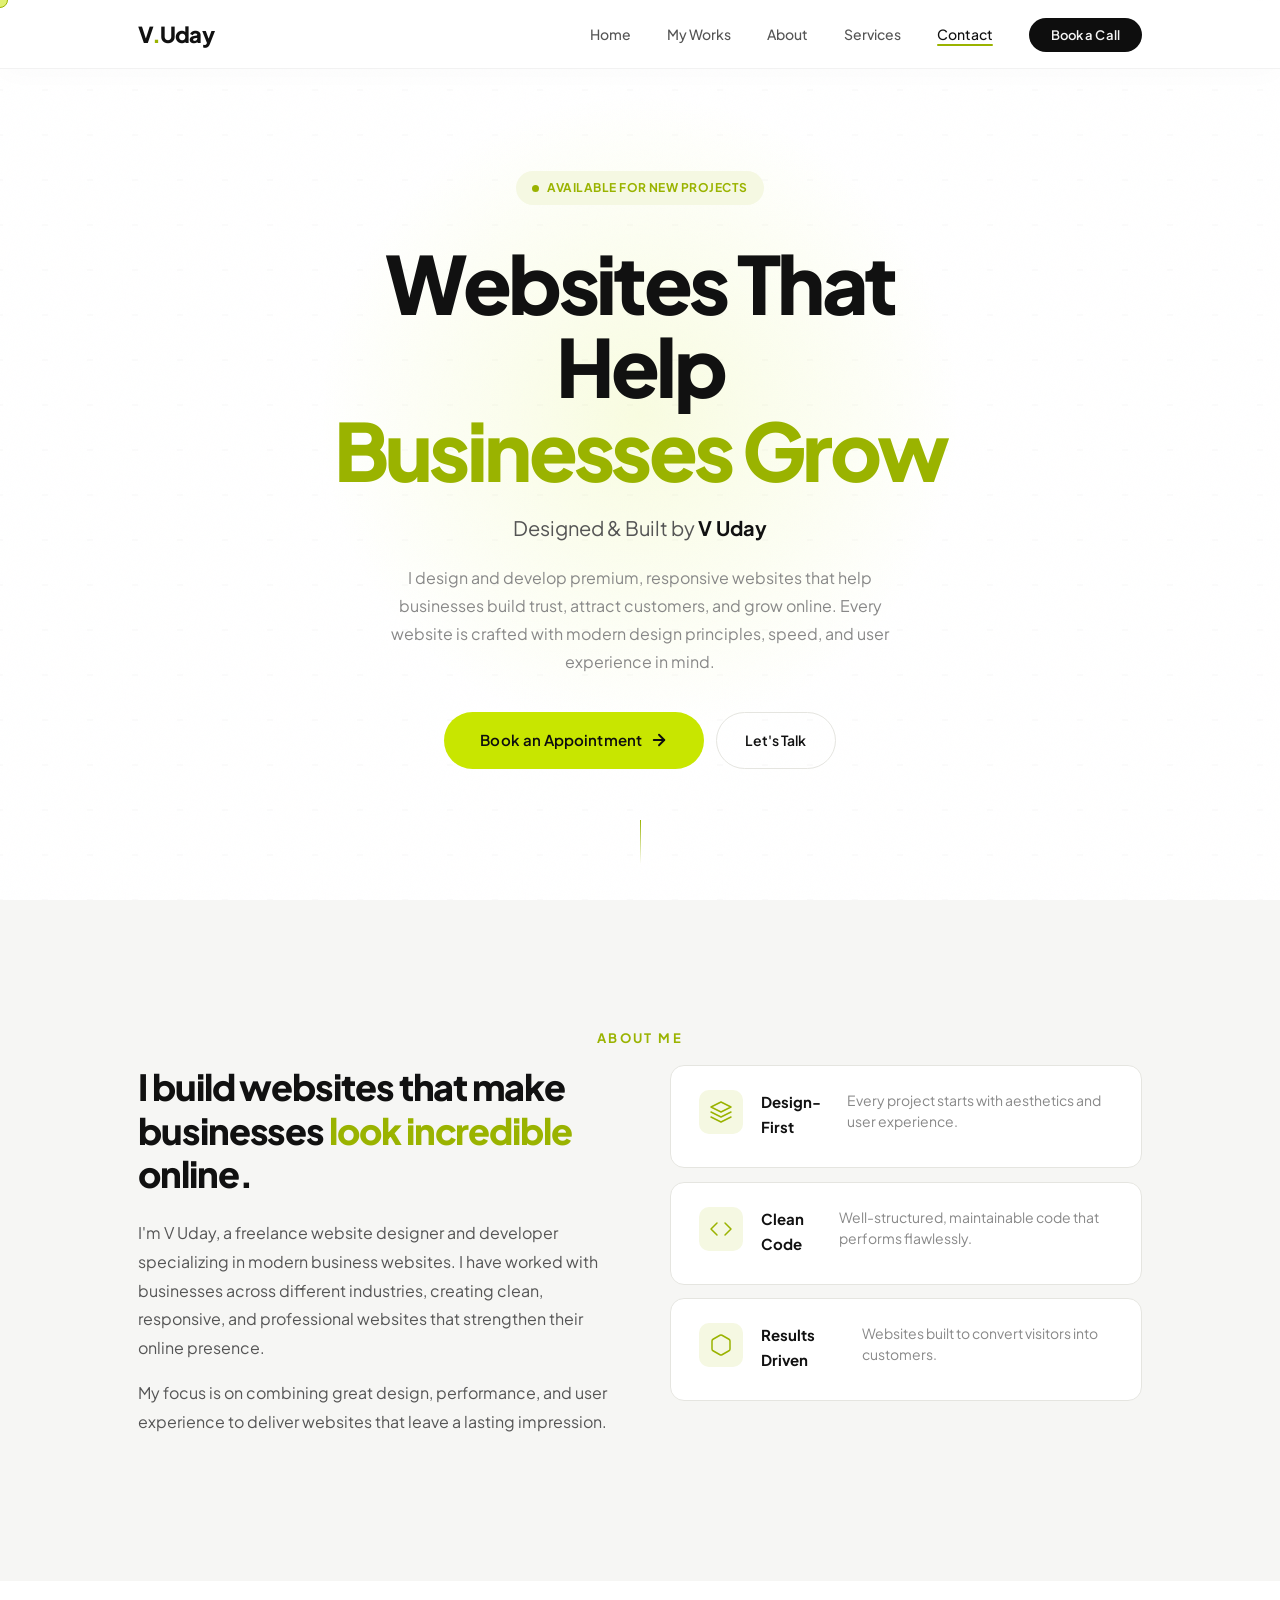
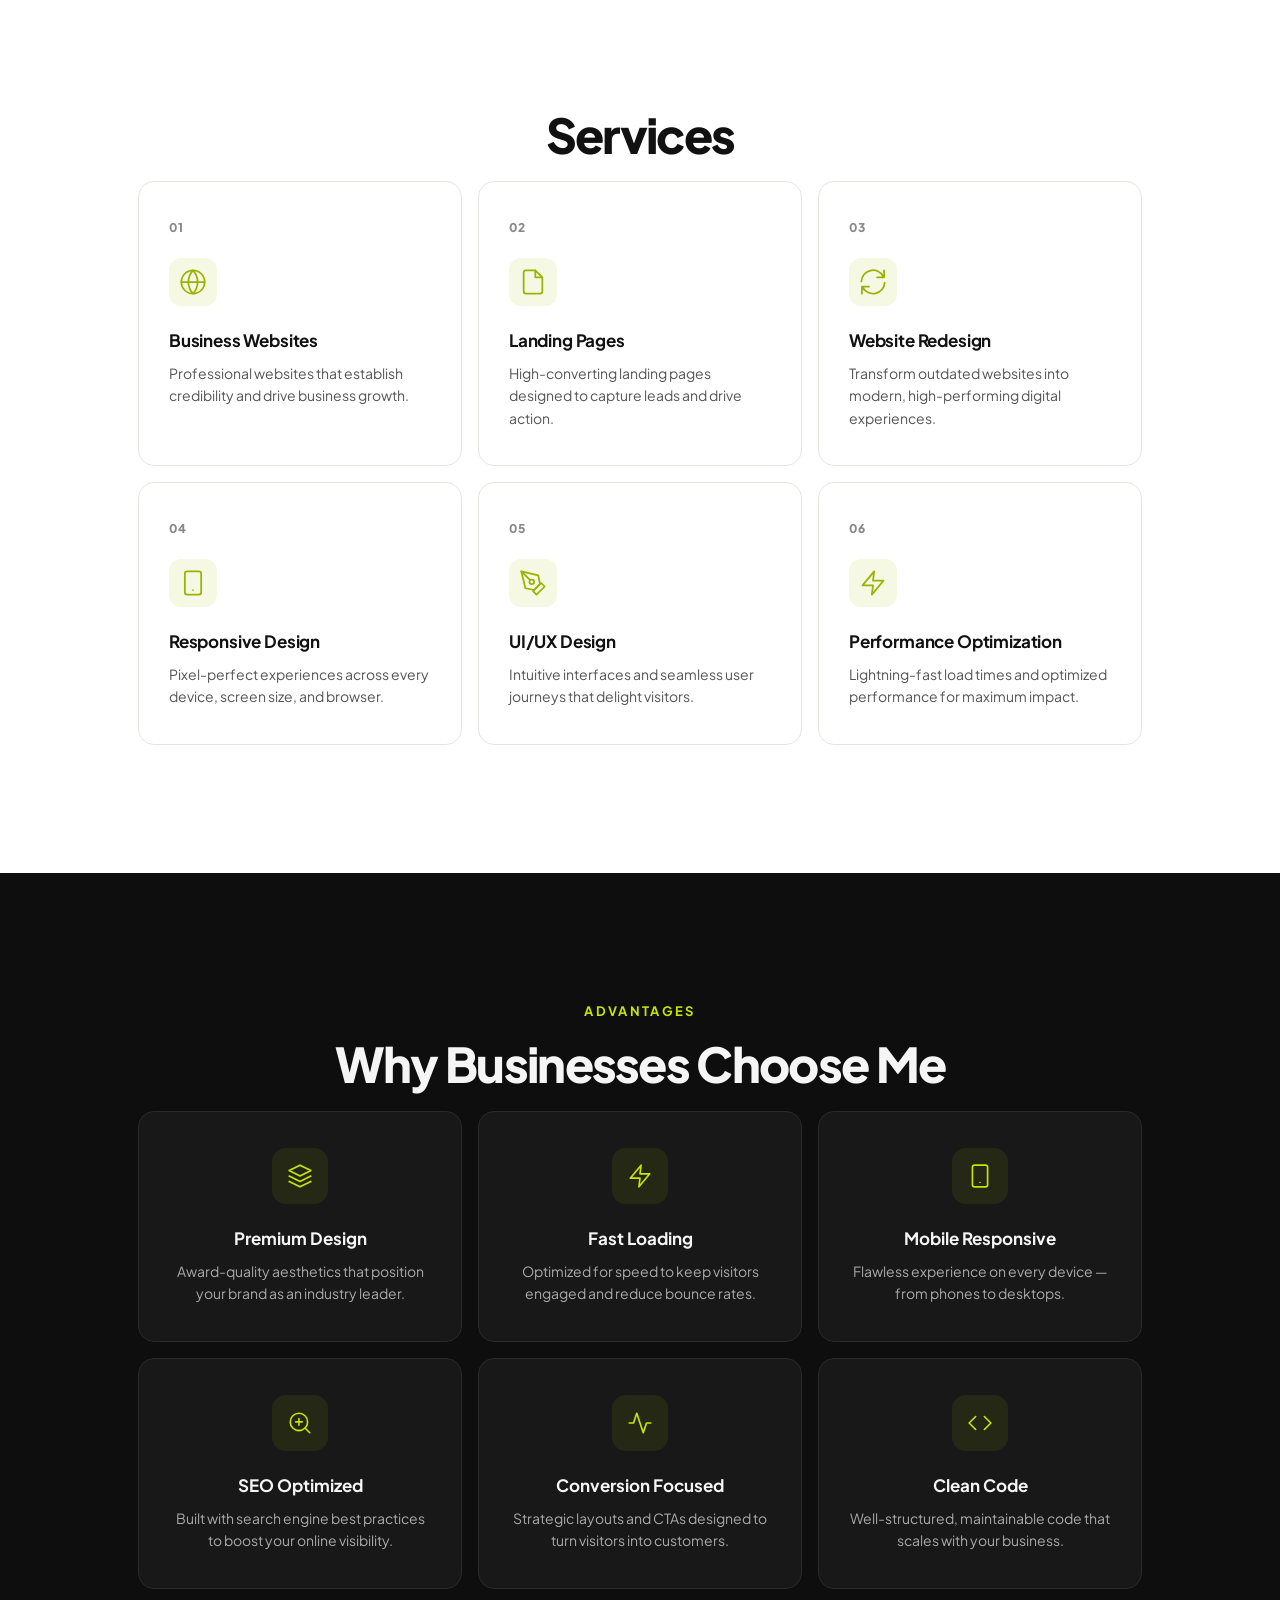
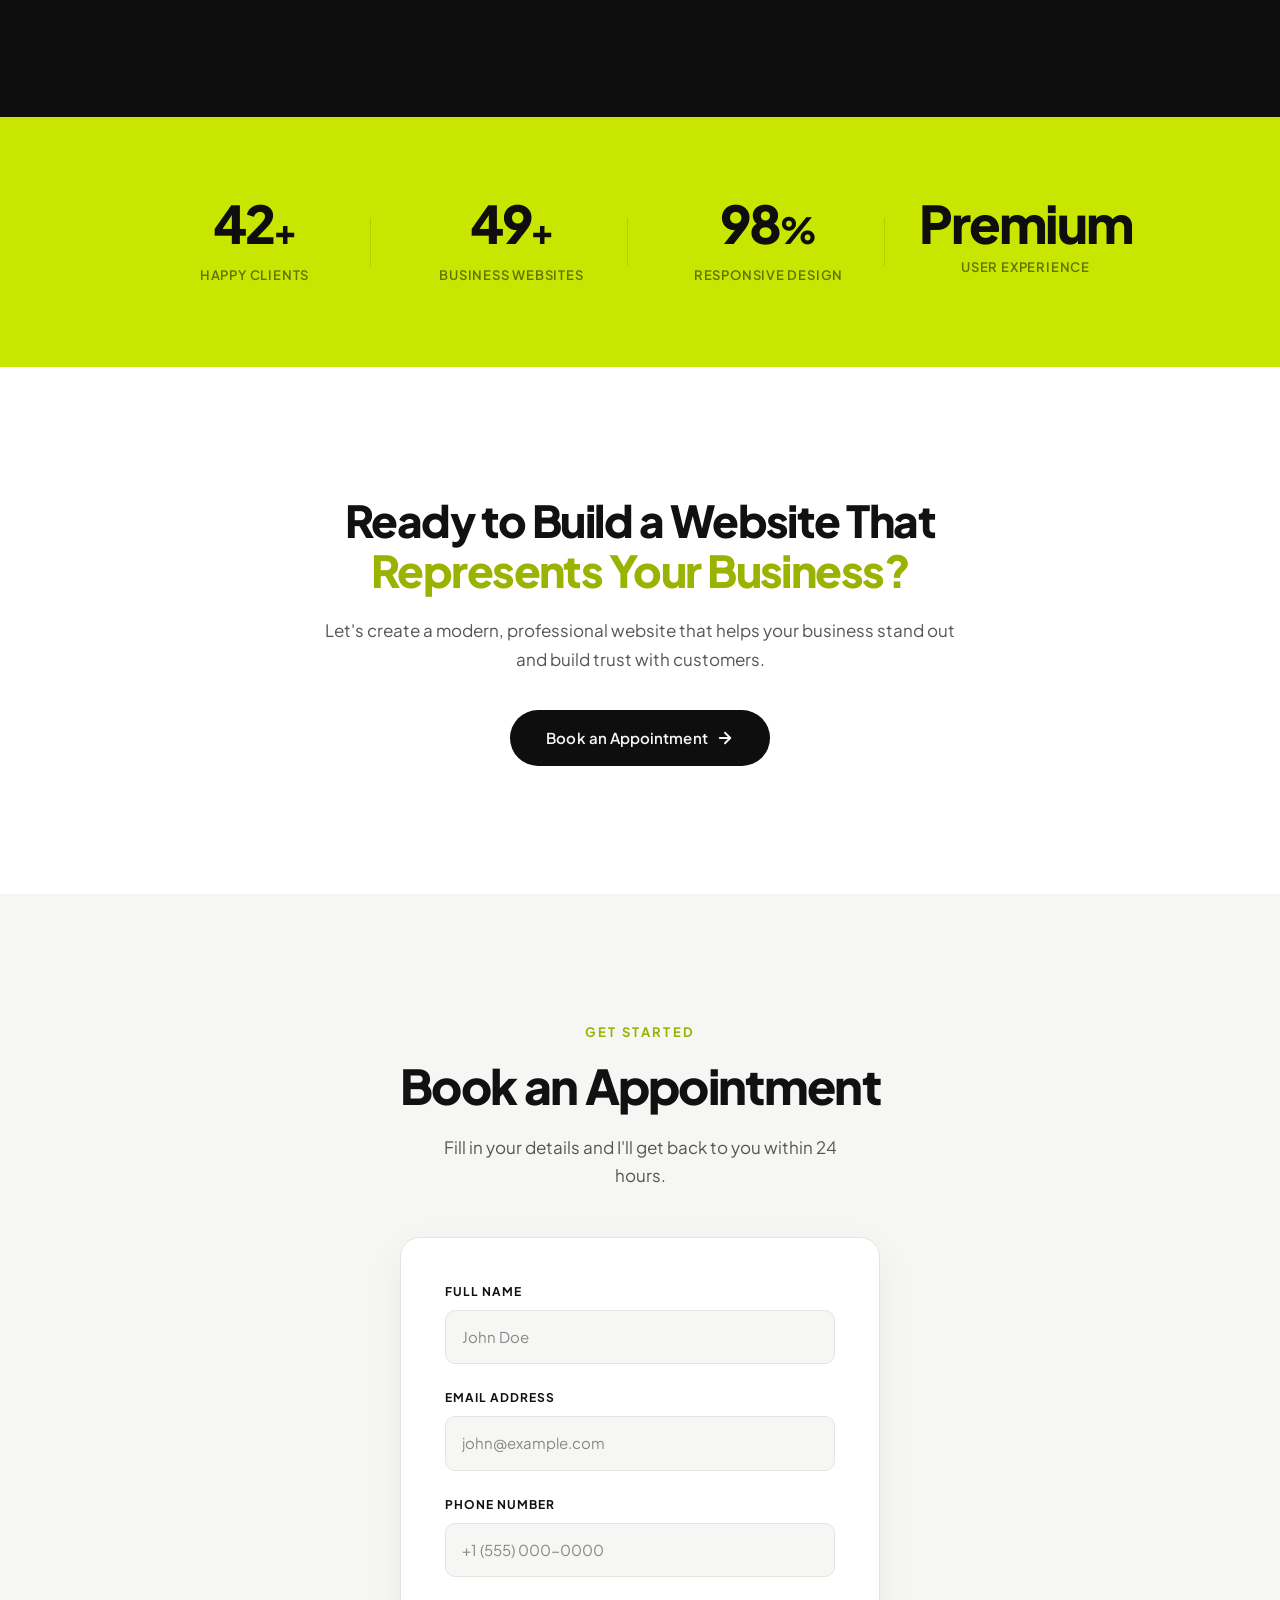
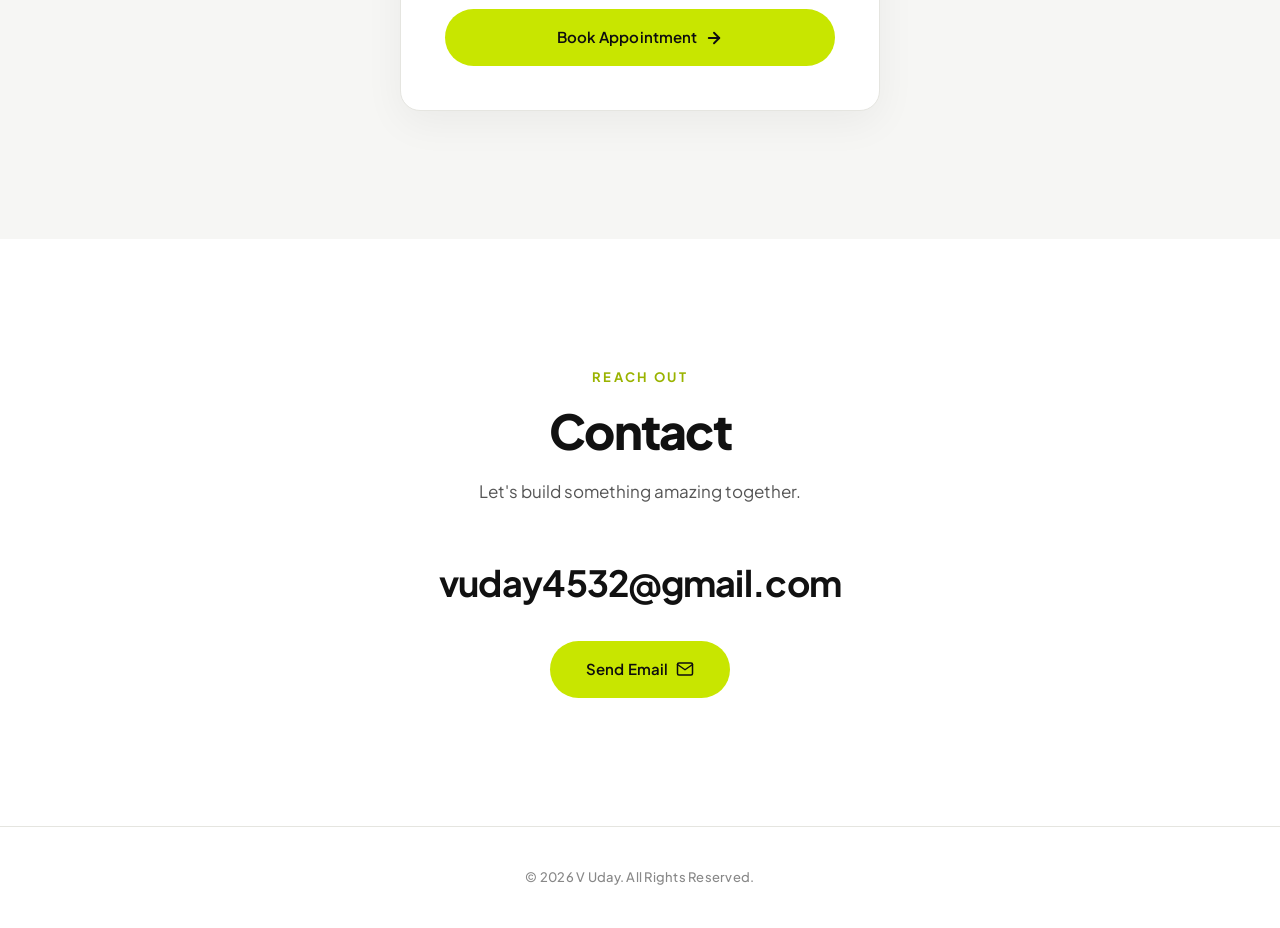
==== index.html @ 964fa994 "Add files via upload" ====
<!DOCTYPE html>
<html lang="en">
<head>
  <meta charset="UTF-8" />
  <meta name="viewport" content="width=device-width, initial-scale=1.0" />
  <title>V Uday — Premium Website Designer & Developer for Businesses</title>
  <meta name="description" content="V Uday designs and develops premium, responsive websites that help businesses build trust, attract customers, and grow online. 43+ happy clients served." />
  <meta name="keywords" content="website designer, web developer, business websites, responsive design, freelance designer, V Uday" />
  <meta name="author" content="V Uday" />
  <meta property="og:title" content="V Uday — Premium Website Designer & Developer" />
  <meta property="og:description" content="Premium, responsive websites that help businesses build trust, attract customers, and grow online." />
  <meta property="og:type" content="website" />
  <meta name="twitter:card" content="summary_large_image" />
  <link rel="preconnect" href="https://fonts.googleapis.com" />
  <link rel="preconnect" href="https://fonts.gstatic.com" crossorigin />
  <link href="https://fonts.googleapis.com/css2?family=Plus+Jakarta+Sans:wght@300;400;500;600;700;800&display=swap" rel="stylesheet" />
  <link rel="stylesheet" href="style.css" />
</head>
<body>
  <!-- ═══════════════════ NAVIGATION ═══════════════════ -->
  <nav class="navbar" id="navbar" role="navigation" aria-label="Main navigation">
    <div class="nav-container">
      <a href="#" class="nav-logo" aria-label="V Uday Home">V<span class="logo-dot">.</span>Uday</a>
      <button class="nav-toggle" id="nav-toggle" aria-label="Toggle navigation menu" aria-expanded="false">
        <span class="hamburger-line"></span>
        <span class="hamburger-line"></span>
        <span class="hamburger-line"></span>
      </button>
      <ul class="nav-links" id="nav-links" role="menubar">
        <li role="none"><a href="index.html" class="nav-link active" role="menuitem">Home</a></li>
        <li role="none"><a href="works.html" class="nav-link" role="menuitem">My Works</a></li>
        <li role="none"><a href="#about" class="nav-link" role="menuitem">About</a></li>
        <li role="none"><a href="#services" class="nav-link" role="menuitem">Services</a></li>
        <li role="none"><a href="#contact" class="nav-link" role="menuitem">Contact</a></li>
        <li role="none"><a href="#booking" class="nav-link nav-cta" role="menuitem">Book a Call</a></li>
      </ul>
    </div>
  </nav>

  <!-- ═══════════════════ HERO SECTION ═══════════════════ -->
  <header class="hero" id="hero">
    <div class="hero-bg">
      <canvas id="hero-canvas"></canvas>
      <div class="hero-glow"></div>
      <div class="hero-grain"></div>
    </div>
    <div class="container hero-content">
      <div class="hero-badge" data-reveal>
        <span class="badge-dot"></span>
        Available for new projects
      </div>
      <h1 class="hero-title" data-reveal data-delay="100">
        Websites That Help<br />
        <span class="hero-title-accent">Businesses Grow</span>
      </h1>
      <p class="hero-subtitle" data-reveal data-delay="200">Designed &amp; Built by <strong>V Uday</strong></p>
      <p class="hero-description" data-reveal data-delay="300">
        I design and develop premium, responsive websites that help businesses build trust, attract customers, and grow online. Every website is crafted with modern design principles, speed, and user experience in mind.
      </p>

      <div class="hero-actions" data-reveal data-delay="500">
        <a href="#booking" class="btn btn-primary btn-lg magnetic" id="hero-cta-primary">
          Book an Appointment
          <svg width="18" height="18" viewBox="0 0 24 24" fill="none" stroke="currentColor" stroke-width="2.5" stroke-linecap="round" stroke-linejoin="round"><line x1="5" y1="12" x2="19" y2="12"/><polyline points="12 5 19 12 12 19"/></svg>
        </a>
        <a href="#contact" class="btn btn-ghost magnetic" id="hero-cta-secondary">
          Let's Talk
        </a>
      </div>
    </div>
    <div class="scroll-cue" data-reveal data-delay="800">
      <div class="scroll-cue-line"></div>
    </div>
  </header>

  <!-- ═══════════════════ ABOUT SECTION ═══════════════════ -->
  <section class="section section--light" id="about">
    <div class="container">
      <div class="section-eyebrow" data-reveal>About Me</div>
      <div class="about-grid">
        <div class="about-text" data-reveal data-delay="100">
          <h2 class="about-heading">I build websites that make businesses <span class="text-accent">look incredible</span> online.</h2>
          <p class="about-body">
            I'm V Uday, a freelance website designer and developer specializing in modern business websites. I have worked with businesses across different industries, creating clean, responsive, and professional websites that strengthen their online presence.
          </p>
          <p class="about-body">
            My focus is on combining great design, performance, and user experience to deliver websites that leave a lasting impression.
          </p>
        </div>
        <div class="about-cards">
          <div class="about-card" data-reveal data-delay="200">
            <div class="about-card-icon">
              <svg width="24" height="24" viewBox="0 0 24 24" fill="none" stroke="currentColor" stroke-width="1.5" stroke-linecap="round" stroke-linejoin="round"><path d="M12 2L2 7l10 5 10-5-10-5z"/><path d="M2 17l10 5 10-5"/><path d="M2 12l10 5 10-5"/></svg>
            </div>
            <h3>Design-First</h3>
            <p>Every project starts with aesthetics and user experience.</p>
          </div>
          <div class="about-card" data-reveal data-delay="300">
            <div class="about-card-icon">
              <svg width="24" height="24" viewBox="0 0 24 24" fill="none" stroke="currentColor" stroke-width="1.5" stroke-linecap="round" stroke-linejoin="round"><polyline points="16 18 22 12 16 6"/><polyline points="8 6 2 12 8 18"/></svg>
            </div>
            <h3>Clean Code</h3>
            <p>Well-structured, maintainable code that performs flawlessly.</p>
          </div>
          <div class="about-card" data-reveal data-delay="400">
            <div class="about-card-icon">
              <svg width="24" height="24" viewBox="0 0 24 24" fill="none" stroke="currentColor" stroke-width="1.5" stroke-linecap="round" stroke-linejoin="round"><path d="M21 16V8a2 2 0 0 0-1-1.73l-7-4a2 2 0 0 0-2 0l-7 4A2 2 0 0 0 3 8v8a2 2 0 0 0 1 1.73l7 4a2 2 0 0 0 2 0l7-4A2 2 0 0 0 21 16z"/></svg>
            </div>
            <h3>Results Driven</h3>
            <p>Websites built to convert visitors into customers.</p>
          </div>
        </div>
      </div>
    </div>
  </section>

  <!-- ═══════════════════ SERVICES SECTION ═══════════════════ -->
  <section class="section section--white" id="services">
    <div class="container">
      <h2 class="section-heading" data-reveal data-delay="50">Services</h2>
      <div class="services-grid">
        <div class="service-card" data-reveal data-delay="0">
          <span class="service-num">01</span>
          <div class="service-icon-wrap">
            <svg width="28" height="28" viewBox="0 0 24 24" fill="none" stroke="currentColor" stroke-width="1.5" stroke-linecap="round" stroke-linejoin="round"><circle cx="12" cy="12" r="10"/><line x1="2" y1="12" x2="22" y2="12"/><path d="M12 2a15.3 15.3 0 0 1 4 10 15.3 15.3 0 0 1-4 10 15.3 15.3 0 0 1-4-10 15.3 15.3 0 0 1 4-10z"/></svg>
          </div>
          <h3>Business Websites</h3>
          <p>Professional websites that establish credibility and drive business growth.</p>
        </div>
        <div class="service-card" data-reveal data-delay="80">
          <span class="service-num">02</span>
          <div class="service-icon-wrap">
            <svg width="28" height="28" viewBox="0 0 24 24" fill="none" stroke="currentColor" stroke-width="1.5" stroke-linecap="round" stroke-linejoin="round"><path d="M14 2H6a2 2 0 0 0-2 2v16a2 2 0 0 0 2 2h12a2 2 0 0 0 2-2V8z"/><polyline points="14 2 14 8 20 8"/></svg>
          </div>
          <h3>Landing Pages</h3>
          <p>High-converting landing pages designed to capture leads and drive action.</p>
        </div>
        <div class="service-card" data-reveal data-delay="160">
          <span class="service-num">03</span>
          <div class="service-icon-wrap">
            <svg width="28" height="28" viewBox="0 0 24 24" fill="none" stroke="currentColor" stroke-width="1.5" stroke-linecap="round" stroke-linejoin="round"><path d="M21.5 2v6h-6M2.5 22v-6h6M2 11.5a10 10 0 0 1 18.8-4.3M22 12.5a10 10 0 0 1-18.8 4.2"/></svg>
          </div>
          <h3>Website Redesign</h3>
          <p>Transform outdated websites into modern, high-performing digital experiences.</p>
        </div>
        <div class="service-card" data-reveal data-delay="240">
          <span class="service-num">04</span>
          <div class="service-icon-wrap">
            <svg width="28" height="28" viewBox="0 0 24 24" fill="none" stroke="currentColor" stroke-width="1.5" stroke-linecap="round" stroke-linejoin="round"><rect x="5" y="2" width="14" height="20" rx="2"/><line x1="12" y1="18" x2="12" y2="18.01"/></svg>
          </div>
          <h3>Responsive Design</h3>
          <p>Pixel-perfect experiences across every device, screen size, and browser.</p>
        </div>
        <div class="service-card" data-reveal data-delay="320">
          <span class="service-num">05</span>
          <div class="service-icon-wrap">
            <svg width="28" height="28" viewBox="0 0 24 24" fill="none" stroke="currentColor" stroke-width="1.5" stroke-linecap="round" stroke-linejoin="round"><path d="M12 19l7-7 3 3-7 7-3-3z"/><path d="M18 13l-1.5-7.5L2 2l3.5 14.5L13 18l5-5z"/><path d="M2 2l7.586 7.586"/><circle cx="11" cy="11" r="2"/></svg>
          </div>
          <h3>UI/UX Design</h3>
          <p>Intuitive interfaces and seamless user journeys that delight visitors.</p>
        </div>
        <div class="service-card" data-reveal data-delay="400">
          <span class="service-num">06</span>
          <div class="service-icon-wrap">
            <svg width="28" height="28" viewBox="0 0 24 24" fill="none" stroke="currentColor" stroke-width="1.5" stroke-linecap="round" stroke-linejoin="round"><polygon points="13 2 3 14 12 14 11 22 21 10 12 10 13 2"/></svg>
          </div>
          <h3>Performance Optimization</h3>
          <p>Lightning-fast load times and optimized performance for maximum impact.</p>
        </div>
      </div>
    </div>
  </section>

  <!-- ═══════════════════ WHY CHOOSE ME (DARK) ═══════════════════ -->
  <section class="section section--dark" id="why-choose">
    <div class="container">
      <div class="section-eyebrow section-eyebrow--dark" data-reveal>Advantages</div>
      <h2 class="section-heading section-heading--light" data-reveal data-delay="50">Why Businesses Choose Me</h2>
      <div class="features-grid">
        <div class="feature-card" data-reveal data-delay="0">
          <div class="feature-icon">
            <svg width="26" height="26" viewBox="0 0 24 24" fill="none" stroke="currentColor" stroke-width="1.5" stroke-linecap="round" stroke-linejoin="round"><path d="M12 2L2 7l10 5 10-5-10-5z"/><path d="M2 17l10 5 10-5"/><path d="M2 12l10 5 10-5"/></svg>
          </div>
          <h3>Premium Design</h3>
          <p>Award-quality aesthetics that position your brand as an industry leader.</p>
        </div>
        <div class="feature-card" data-reveal data-delay="80">
          <div class="feature-icon">
            <svg width="26" height="26" viewBox="0 0 24 24" fill="none" stroke="currentColor" stroke-width="1.5" stroke-linecap="round" stroke-linejoin="round"><polygon points="13 2 3 14 12 14 11 22 21 10 12 10 13 2"/></svg>
          </div>
          <h3>Fast Loading</h3>
          <p>Optimized for speed to keep visitors engaged and reduce bounce rates.</p>
        </div>
        <div class="feature-card" data-reveal data-delay="160">
          <div class="feature-icon">
            <svg width="26" height="26" viewBox="0 0 24 24" fill="none" stroke="currentColor" stroke-width="1.5" stroke-linecap="round" stroke-linejoin="round"><rect x="5" y="2" width="14" height="20" rx="2"/><line x1="12" y1="18" x2="12" y2="18.01"/></svg>
          </div>
          <h3>Mobile Responsive</h3>
          <p>Flawless experience on every device — from phones to desktops.</p>
        </div>
        <div class="feature-card" data-reveal data-delay="240">
          <div class="feature-icon">
            <svg width="26" height="26" viewBox="0 0 24 24" fill="none" stroke="currentColor" stroke-width="1.5" stroke-linecap="round" stroke-linejoin="round"><circle cx="11" cy="11" r="8"/><line x1="21" y1="21" x2="16.65" y2="16.65"/><line x1="11" y1="8" x2="11" y2="14"/><line x1="8" y1="11" x2="14" y2="11"/></svg>
          </div>
          <h3>SEO Optimized</h3>
          <p>Built with search engine best practices to boost your online visibility.</p>
        </div>
        <div class="feature-card" data-reveal data-delay="320">
          <div class="feature-icon">
            <svg width="26" height="26" viewBox="0 0 24 24" fill="none" stroke="currentColor" stroke-width="1.5" stroke-linecap="round" stroke-linejoin="round"><polyline points="22 12 18 12 15 21 9 3 6 12 2 12"/></svg>
          </div>
          <h3>Conversion Focused</h3>
          <p>Strategic layouts and CTAs designed to turn visitors into customers.</p>
        </div>
        <div class="feature-card" data-reveal data-delay="400">
          <div class="feature-icon">
            <svg width="26" height="26" viewBox="0 0 24 24" fill="none" stroke="currentColor" stroke-width="1.5" stroke-linecap="round" stroke-linejoin="round"><polyline points="16 18 22 12 16 6"/><polyline points="8 6 2 12 8 18"/></svg>
          </div>
          <h3>Clean Code</h3>
          <p>Well-structured, maintainable code that scales with your business.</p>
        </div>
      </div>
    </div>
  </section>

  <!-- ═══════════════════ STATS SECTION ═══════════════════ -->
  <section class="section section--accent" id="stats">
    <div class="container">
      <div class="stats-grid">
        <div class="stat-item" data-reveal data-delay="0">
          <span class="stat-value" data-count="43">43</span><span class="stat-suffix">+</span>
          <span class="stat-label">Happy Clients</span>
        </div>
        <div class="stat-item" data-reveal data-delay="100">
          <span class="stat-value" data-count="50">50</span><span class="stat-suffix">+</span>
          <span class="stat-label">Business Websites</span>
        </div>
        <div class="stat-item" data-reveal data-delay="200">
          <span class="stat-value" data-count="100">100</span><span class="stat-suffix">%</span>
          <span class="stat-label">Responsive Design</span>
        </div>
        <div class="stat-item" data-reveal data-delay="300">
          <span class="stat-value-text">Premium</span>
          <span class="stat-label">User Experience</span>
        </div>
      </div>
    </div>
  </section>

  <!-- ═══════════════════ CTA SECTION ═══════════════════ -->
  <section class="section section--white cta-section" id="cta">
    <div class="container">
      <div class="cta-wrapper" data-reveal>
        <h2 class="cta-heading">
          Ready to Build a Website That<br />
          <span class="text-accent">Represents Your Business?</span>
        </h2>
        <p class="cta-body" data-reveal data-delay="100">
          Let's create a modern, professional website that helps your business stand out and build trust with customers.
        </p>
        <a href="#booking" class="btn btn-dark btn-lg magnetic" data-reveal data-delay="200" id="cta-book-btn">
          Book an Appointment
          <svg width="18" height="18" viewBox="0 0 24 24" fill="none" stroke="currentColor" stroke-width="2.5" stroke-linecap="round" stroke-linejoin="round"><line x1="5" y1="12" x2="19" y2="12"/><polyline points="12 5 19 12 12 19"/></svg>
        </a>
      </div>
    </div>
  </section>

  <!-- ═══════════════════ BOOKING SECTION ═══════════════════ -->
  <section class="section section--light" id="booking">
    <div class="container">
      <div class="section-eyebrow" data-reveal>Get Started</div>
      <h2 class="section-heading" data-reveal data-delay="50">Book an Appointment</h2>
      <p class="section-sub" data-reveal data-delay="100">Fill in your details and I'll get back to you within 24 hours.</p>
      <div class="booking-card" data-reveal data-delay="150">
        <form class="booking-form" id="booking-form" novalidate>
          <div class="form-group">
            <label for="fullName" class="form-label">Full Name</label>
            <input type="text" id="fullName" name="name" class="form-input" placeholder="John Doe" required autocomplete="name" />
          </div>
          <div class="form-group">
            <label for="email" class="form-label">Email Address</label>
            <input type="email" id="email" name="email" class="form-input" placeholder="john@example.com" required autocomplete="email" />
          </div>
          <div class="form-group">
            <label for="phone" class="form-label">Phone Number</label>
            <input type="tel" id="phone" name="phone" class="form-input" placeholder="+1 (555) 000-0000" autocomplete="tel" />
          </div>
          <button type="submit" class="btn btn-primary btn-lg btn-full" id="booking-submit-btn">
            Book Appointment
            <svg width="18" height="18" viewBox="0 0 24 24" fill="none" stroke="currentColor" stroke-width="2.5" stroke-linecap="round" stroke-linejoin="round"><line x1="5" y1="12" x2="19" y2="12"/><polyline points="12 5 19 12 12 19"/></svg>
          </button>
        </form>
        <div class="form-success" id="form-success" aria-live="polite">
          <div class="success-check">
            <svg width="44" height="44" viewBox="0 0 24 24" fill="none" stroke="currentColor" stroke-width="1.5" stroke-linecap="round" stroke-linejoin="round"><path d="M22 11.08V12a10 10 0 1 1-5.93-9.14"/><polyline points="22 4 12 14.01 9 11.01"/></svg>
          </div>
          <h3>Appointment Booked!</h3>
          <p>Thank you for reaching out. I'll get back to you within 24 hours.</p>
        </div>
      </div>
    </div>
  </section>

  <!-- ═══════════════════ CONTACT SECTION ═══════════════════ -->
  <section class="section section--white" id="contact">
    <div class="container contact-container">
      <div class="section-eyebrow" data-reveal>Reach Out</div>
      <h2 class="section-heading" data-reveal data-delay="50">Contact</h2>
      <p class="section-sub" data-reveal data-delay="100">Let's build something amazing together.</p>
      <a href="mailto:vuday4532@gmail.com" class="contact-email-link" data-reveal data-delay="200" id="contact-email-link">vuday4532@gmail.com</a>
      <button type="button" onclick="window.location.href='mailto:vuday4532@gmail.com'" class="btn btn-primary btn-lg magnetic" data-reveal data-delay="300" id="contact-send-btn">
        Send Email
        <svg width="18" height="18" viewBox="0 0 24 24" fill="none" stroke="currentColor" stroke-width="2" stroke-linecap="round" stroke-linejoin="round"><path d="M4 4h16c1.1 0 2 .9 2 2v12c0 1.1-.9 2-2 2H4c-1.1 0-2-.9-2-2V6c0-1.1.9-2 2-2z"/><polyline points="22,6 12,13 2,6"/></svg>
      </button>
    </div>
  </section>

  <!-- ═══════════════════ FOOTER ═══════════════════ -->
  <footer class="footer" id="footer">
    <div class="container">
      <p class="footer-text">&copy; 2026 V Uday. All Rights Reserved.</p>
    </div>
  </footer>

  <script src="script.js"></script>
</body>
</html>
---- style.css ----
/* ═══════════════════════════════════════════════════════════
   V UDAY — PREMIUM PORTFOLIO
   Clean White + Lemon Green — Redesigned
   ═══════════════════════════════════════════════════════════ */

/* ─── TOKENS ─── */
:root {
  --white: #ffffff;
  --off-white: #f6f6f4;
  --light: #eeeeea;
  --dark: #0e0e0e;
  --dark-card: #181818;
  --dark-border: #2a2a2a;
  --text: #111111;
  --text-2: #555555;
  --text-3: #888888;
  --text-inv: #f5f5f5;
  --text-inv-2: #aaaaaa;
  --accent: #c8e600;
  --accent-hover: #b5cf00;
  --accent-dark: #9ab300;
  --accent-muted: #e8f5a0;
  --accent-tint: #f5f8e2;
  --border: #e5e5e0;
  --border-hover: #d0d0c8;
  --font: 'Plus Jakarta Sans', system-ui, -apple-system, 'Segoe UI', Helvetica, Arial, sans-serif;
  --ease: cubic-bezier(0.4, 0, 0.2, 1);
  --ease-out: cubic-bezier(0.0, 0, 0.2, 1);
  --ease-spring: cubic-bezier(0.34, 1.56, 0.64, 1);
}

/* ─── RESET ─── */
*, *::before, *::after {
  margin: 0;
  padding: 0;
  box-sizing: border-box;
  -webkit-user-select: none;
  -moz-user-select: none;
  -ms-user-select: none;
  user-select: none;
  -webkit-touch-callout: none;
}

html {
  scroll-behavior: smooth;
  scroll-padding-top: 80px;
  -webkit-font-smoothing: antialiased;
  -moz-osx-font-smoothing: grayscale;
  overflow-x: hidden;
  max-width: 100%;
  width: 100%;
  -webkit-text-size-adjust: 100%;
  -webkit-overflow-scrolling: touch;
}

body {
  font-family: var(--font);
  font-size: 16px;
  color: var(--text);
  background: var(--white);
  line-height: 1.65;
  overflow-x: hidden;
  max-width: 100%;
  width: 100%;
  position: relative;
  -webkit-overflow-scrolling: touch;
}

a { color: inherit; text-decoration: none; }
img {
  max-width: 100%;
  display: block;
  -webkit-user-drag: none;
  -khtml-user-drag: none;
  -moz-user-drag: none;
  -o-user-drag: none;
  user-drag: none;
  pointer-events: none;
}
button, input, select, textarea, form, .form-input, .booking-form, [contenteditable="true"] {
  border: none;
  background: none;
  font: inherit;
  color: inherit;
  cursor: pointer;
  -webkit-user-select: text;
  -moz-user-select: text;
  -ms-user-select: text;
  user-select: text;
}
ul { list-style: none; }

::selection {
  background: rgba(200, 230, 0, 0.3);
}

/* ─── LAYOUT ─── */
.container {
  width: 100%;
  max-width: 1100px;
  margin: 0 auto;
  padding: 0 clamp(20px, 5vw, 48px);
}

.section {
  padding: clamp(80px, 10vw, 140px) 0;
  position: relative;
}

.section--white { background: var(--white); }
.section--light { background: var(--off-white); }
.section--dark  { background: var(--dark); }
.section--accent { background: var(--accent); }

/* ─── SECTION HEADERS ─── */
.section-eyebrow {
  font-size: 13px;
  font-weight: 700;
  letter-spacing: 0.18em;
  text-transform: uppercase;
  color: var(--accent-dark);
  margin-bottom: 16px;
  text-align: center;
}

.section-eyebrow--dark {
  color: var(--accent);
}

.section-heading {
  font-size: clamp(32px, 4vw, 48px);
  font-weight: 800;
  letter-spacing: -0.035em;
  line-height: 1.1;
  text-align: center;
  margin-bottom: 20px;
  color: var(--text);
}

.section-heading--light {
  color: var(--text-inv);
}

.section-sub {
  text-align: center;
  color: var(--text-2);
  font-size: 17px;
  max-width: 440px;
  margin: 0 auto 48px;
}

.text-accent { color: var(--accent-dark); }

/* ═══════════════════════════════════════════════════════════
   NAVBAR
   ═══════════════════════════════════════════════════════════ */
.navbar {
  position: fixed;
  top: 0; left: 0; width: 100%;
  z-index: 1000;
  padding: 16px 0;
  background: rgba(255, 255, 255, 0.72);
  backdrop-filter: blur(20px) saturate(180%);
  -webkit-backdrop-filter: blur(20px) saturate(180%);
  border-bottom: 1px solid rgba(0, 0, 0, 0.05);
  box-shadow: 0 4px 30px rgba(0, 0, 0, 0.02);
  transition: all 0.3s var(--ease);
}

.navbar.scrolled {
  padding: 10px 0;
  background: rgba(255, 255, 255, 0.85);
  box-shadow: 0 10px 30px rgba(0, 0, 0, 0.05);
}

.nav-container {
  max-width: 1100px;
  margin: 0 auto;
  padding: 0 clamp(20px, 5vw, 48px);
  display: flex;
  align-items: center;
  justify-content: space-between;
}

.nav-logo {
  font-size: 22px;
  font-weight: 800;
  letter-spacing: -0.04em;
  position: relative;
  z-index: 1000001;
}

.logo-dot { color: var(--accent-dark); }

.nav-links {
  display: flex;
  align-items: center;
  gap: 36px;
}

.nav-link {
  font-size: 14px;
  font-weight: 500;
  color: var(--text-2);
  transition: color 0.25s var(--ease);
  position: relative;
}

.nav-link::after {
  content: '';
  position: absolute;
  bottom: -3px; left: 0;
  width: 0; height: 2px;
  background: var(--accent-dark);
  border-radius: 1px;
  transition: width 0.3s var(--ease);
}

.nav-link:hover,
.nav-link.active { color: var(--text); }
.nav-link:hover::after,
.nav-link.active::after { width: 100%; }

.nav-cta {
  padding: 9px 22px;
  border-radius: 100px;
  background: var(--dark);
  color: var(--text-inv) !important;
  font-weight: 600;
  font-size: 13px;
  letter-spacing: 0.01em;
  transition: all 0.3s var(--ease);
}

.nav-cta::after { display: none; }
.nav-cta:hover {
  background: var(--accent-dark);
  color: var(--dark) !important;
  transform: translateY(-1px);
}

.nav-toggle {
  display: none;
  flex-direction: column;
  gap: 5px;
  z-index: 1000000;
}

.hamburger-line {
  width: 22px; height: 2px;
  background: var(--text);
  border-radius: 2px;
  transition: all 0.3s var(--ease);
  transform-origin: center;
}

.nav-toggle.active .hamburger-line:nth-child(1) { transform: translateY(7px) rotate(45deg); }
.nav-toggle.active .hamburger-line:nth-child(2) { opacity: 0; }
.nav-toggle.active .hamburger-line:nth-child(3) { transform: translateY(-7px) rotate(-45deg); }

/* ═══════════════════════════════════════════════════════════
   HERO
   ═══════════════════════════════════════════════════════════ */
.hero {
  min-height: 100vh;
  display: flex;
  align-items: center;
  justify-content: center;
  position: relative;
  overflow: hidden;
  padding: 140px 0 100px;
  background: var(--white);
}

.hero-bg {
  position: absolute;
  inset: 0;
  pointer-events: none;
}

.hero-glow {
  position: absolute;
  width: 700px; height: 700px;
  border-radius: 50%;
  background: radial-gradient(circle, rgba(200, 230, 0, 0.12) 0%, transparent 65%);
  top: 50%; left: 50%;
  transform: translate(-50%, -55%);
  animation: heroGlow 10s ease-in-out infinite alternate;
}

.hero-grain {
  position: absolute;
  inset: 0;
  opacity: 0.3;
  background-image: url("data:image/svg+xml,%3Csvg viewBox='0 0 256 256' xmlns='http://www.w3.org/2000/svg'%3E%3Cfilter id='noise'%3E%3CfeTurbulence type='fractalNoise' baseFrequency='0.9' numOctaves='4' stitchTiles='stitch'/%3E%3C/filter%3E%3Crect width='100%25' height='100%25' filter='url(%23noise)' opacity='0.04'/%3E%3C/svg%3E");
  background-size: 200px;
}

.hero-content {
  position: relative;
  z-index: 1;
  text-align: center;
  max-width: 780px;
}

.hero-badge {
  display: inline-flex;
  align-items: center;
  gap: 8px;
  padding: 7px 16px;
  border-radius: 100px;
  background: var(--accent-tint);
  font-size: 12px;
  font-weight: 700;
  color: var(--accent-dark);
  letter-spacing: 0.04em;
  text-transform: uppercase;
  margin-bottom: 36px;
}

.badge-dot {
  width: 7px; height: 7px;
  background: var(--accent-dark);
  border-radius: 50%;
  animation: pulse-dot 2s ease-in-out infinite;
}

.hero-title {
  font-size: clamp(42px, 6.5vw, 80px);
  font-weight: 800;
  line-height: 1.04;
  letter-spacing: -0.045em;
  margin-bottom: 20px;
  color: var(--text);
}

.hero-title-accent {
  color: var(--accent-dark);
}

.hero-subtitle {
  font-size: clamp(17px, 2vw, 20px);
  font-weight: 400;
  color: var(--text-2);
  margin-bottom: 20px;
}

.hero-subtitle strong {
  color: var(--text);
  font-weight: 700;
}

.hero-description {
  font-size: 16px;
  color: var(--text-3);
  max-width: 540px;
  margin: 0 auto 36px;
  line-height: 1.75;
}

/* Hero Badges Row */
.hero-badges {
  display: flex;
  align-items: center;
  justify-content: center;
  flex-wrap: wrap;
  gap: 8px;
  margin-bottom: 44px;
}

.h-badge {
  font-size: 13px;
  font-weight: 500;
  color: var(--text-2);
}

.h-badge strong {
  color: var(--text);
  font-weight: 800;
}

.h-badge-sep {
  width: 4px; height: 4px;
  background: var(--border);
  border-radius: 50%;
  flex-shrink: 0;
}

/* Hero Actions */
.hero-actions {
  display: flex;
  gap: 12px;
  justify-content: center;
  flex-wrap: wrap;
}

/* ═══════════════════════════════════════════════════════════
   BUTTONS
   ═══════════════════════════════════════════════════════════ */
.btn {
  display: inline-flex;
  align-items: center;
  justify-content: center;
  gap: 8px;
  padding: 13px 28px;
  border-radius: 100px;
  font-size: 14px;
  font-weight: 600;
  letter-spacing: 0.005em;
  transition: all 0.3s var(--ease);
  cursor: pointer;
  white-space: nowrap;
}

.btn svg {
  transition: transform 0.3s var(--ease);
  flex-shrink: 0;
}

.btn:hover svg { transform: translateX(3px); }

.btn-primary {
  background: var(--accent);
  color: var(--dark);
}

.btn-primary:hover {
  background: var(--accent-hover);
  box-shadow: 0 6px 24px rgba(200, 230, 0, 0.3);
  transform: translateY(-2px);
}

.btn-dark {
  background: var(--dark);
  color: var(--text-inv);
}

.btn-dark:hover {
  background: #222;
  box-shadow: 0 8px 28px rgba(0, 0, 0, 0.18);
  transform: translateY(-2px);
}

.btn-ghost {
  background: transparent;
  color: var(--text);
  border: 1.5px solid var(--border);
}

.btn-ghost:hover {
  border-color: var(--text);
  background: var(--off-white);
  transform: translateY(-2px);
}

.btn-lg {
  padding: 16px 36px;
  font-size: 15px;
}

.btn-full { width: 100%; }

/* Scroll Cue */
.scroll-cue {
  position: absolute;
  bottom: 36px;
  left: 50%;
  transform: translateX(-50%);
}

.scroll-cue-line {
  width: 1px; height: 44px;
  background: linear-gradient(to bottom, var(--accent-dark), transparent);
  animation: scrollPulse 2.2s ease-in-out infinite;
}

/* ═══════════════════════════════════════════════════════════
   ABOUT
   ═══════════════════════════════════════════════════════════ */
.about-grid {
  display: grid;
  grid-template-columns: 1fr 1fr;
  gap: 60px;
  align-items: start;
}

.about-heading {
  font-size: clamp(26px, 3vw, 36px);
  font-weight: 800;
  letter-spacing: -0.03em;
  line-height: 1.2;
  margin-bottom: 24px;
  color: var(--text);
}

.about-body {
  font-size: 16px;
  color: var(--text-2);
  line-height: 1.8;
  margin-bottom: 16px;
}

.about-cards {
  display: flex;
  flex-direction: column;
  gap: 14px;
}

.about-card {
  padding: 24px 28px;
  border-radius: 14px;
  background: var(--white);
  border: 1px solid var(--border);
  display: flex;
  align-items: flex-start;
  gap: 18px;
  transition: all 0.35s var(--ease);
}

.about-card:hover {
  border-color: var(--accent-dark);
  box-shadow: 0 8px 28px rgba(0, 0, 0, 0.05);
  transform: translateY(-3px);
}

.about-card-icon {
  flex-shrink: 0;
  width: 44px; height: 44px;
  border-radius: 10px;
  background: var(--accent-tint);
  color: var(--accent-dark);
  display: flex;
  align-items: center;
  justify-content: center;
  transition: all 0.35s var(--ease);
}

.about-card:hover .about-card-icon {
  background: var(--accent);
  color: var(--dark);
}

.about-card h3 {
  font-size: 15px;
  font-weight: 700;
  margin-bottom: 3px;
}

.about-card p {
  font-size: 14px;
  color: var(--text-3);
  line-height: 1.5;
}

/* ═══════════════════════════════════════════════════════════
   SERVICES
   ═══════════════════════════════════════════════════════════ */
.services-grid {
  display: grid;
  grid-template-columns: repeat(3, 1fr);
  gap: 16px;
  margin-top: 8px;
}

.service-card {
  padding: 36px 30px;
  border-radius: 16px;
  border: 1px solid var(--border);
  background: var(--white);
  position: relative;
  transition: all 0.4s var(--ease);
  overflow: hidden;
}

.service-card::before {
  content: '';
  position: absolute;
  top: 0; left: 0; right: 0;
  height: 3px;
  background: var(--accent);
  transform: scaleX(0);
  transform-origin: left;
  transition: transform 0.4s var(--ease);
}

.service-card:hover {
  border-color: var(--accent-dark);
  transform: translateY(-6px);
  box-shadow: 0 16px 48px rgba(0, 0, 0, 0.07);
}

.service-card:hover::before { transform: scaleX(1); }

.service-num {
  font-size: 12px;
  font-weight: 800;
  color: var(--text-3);
  letter-spacing: 0.08em;
  display: block;
  margin-bottom: 20px;
}

.service-icon-wrap {
  width: 48px; height: 48px;
  border-radius: 12px;
  background: var(--accent-tint);
  color: var(--accent-dark);
  display: flex;
  align-items: center;
  justify-content: center;
  margin-bottom: 20px;
  transition: all 0.35s var(--ease);
}

.service-card:hover .service-icon-wrap {
  background: var(--accent);
  color: var(--dark);
  transform: scale(1.08);
}

.service-card h3 {
  font-size: 17px;
  font-weight: 700;
  margin-bottom: 8px;
  letter-spacing: -0.01em;
}

.service-card p {
  font-size: 14px;
  color: var(--text-2);
  line-height: 1.6;
}

/* ═══════════════════════════════════════════════════════════
   WHY CHOOSE ME — DARK
   ═══════════════════════════════════════════════════════════ */
.features-grid {
  display: grid;
  grid-template-columns: repeat(3, 1fr);
  gap: 16px;
  margin-top: 8px;
}

.feature-card {
  padding: 36px 30px;
  border-radius: 16px;
  background: var(--dark-card);
  border: 1px solid var(--dark-border);
  text-align: center;
  transition: all 0.4s var(--ease);
}

.feature-card:hover {
  border-color: var(--accent);
  transform: translateY(-6px);
  box-shadow: 0 12px 40px rgba(200, 230, 0, 0.08);
}

.feature-icon {
  width: 56px; height: 56px;
  border-radius: 14px;
  background: rgba(200, 230, 0, 0.08);
  color: var(--accent);
  display: flex;
  align-items: center;
  justify-content: center;
  margin: 0 auto 20px;
  transition: all 0.35s var(--ease);
}

.feature-card:hover .feature-icon {
  background: var(--accent);
  color: var(--dark);
  transform: scale(1.1);
}

.feature-card h3 {
  color: var(--text-inv);
  font-size: 17px;
  font-weight: 700;
  margin-bottom: 8px;
}

.feature-card p {
  font-size: 14px;
  color: var(--text-inv-2);
  line-height: 1.6;
}

/* ═══════════════════════════════════════════════════════════
   STATS — ACCENT BG
   ═══════════════════════════════════════════════════════════ */
.section--accent {
  padding: clamp(50px, 7vw, 80px) 0;
}

.stats-grid {
  display: grid;
  grid-template-columns: repeat(4, 1fr);
  gap: 24px;
  text-align: center;
}

.stat-item { position: relative; }

.stat-item::after {
  content: '';
  position: absolute;
  right: 0; top: 50%;
  transform: translateY(-50%);
  width: 1px; height: 48px;
  background: rgba(0, 0, 0, 0.1);
}

.stat-item:last-child::after { display: none; }

.stat-value,
.stat-value-text {
  font-size: clamp(36px, 5vw, 52px);
  font-weight: 800;
  letter-spacing: -0.04em;
  color: var(--dark);
  display: inline;
  line-height: 1;
}

.stat-suffix {
  font-size: clamp(24px, 3vw, 36px);
  font-weight: 800;
  color: var(--dark);
  letter-spacing: -0.03em;
}

.stat-label {
  display: block;
  font-size: 13px;
  font-weight: 600;
  color: rgba(0, 0, 0, 0.5);
  margin-top: 6px;
  text-transform: uppercase;
  letter-spacing: 0.06em;
}

/* ═══════════════════════════════════════════════════════════
   CTA
   ═══════════════════════════════════════════════════════════ */
.cta-section { text-align: center; }

.cta-wrapper {
  max-width: 640px;
  margin: 0 auto;
}

.cta-heading {
  font-size: clamp(30px, 4vw, 44px);
  font-weight: 800;
  letter-spacing: -0.035em;
  line-height: 1.15;
  margin-bottom: 20px;
}

.cta-body {
  font-size: 17px;
  color: var(--text-2);
  margin-bottom: 36px;
  line-height: 1.7;
}

/* ═══════════════════════════════════════════════════════════
   BOOKING
   ═══════════════════════════════════════════════════════════ */
.booking-card {
  max-width: 480px;
  margin: 0 auto;
  padding: 44px;
  border-radius: 20px;
  background: var(--white);
  border: 1px solid var(--border);
  box-shadow: 0 12px 40px rgba(0, 0, 0, 0.05);
}

.booking-form {
  display: flex;
  flex-direction: column;
  gap: 24px;
}

.form-label {
  display: block;
  font-size: 12px;
  font-weight: 700;
  color: var(--text);
  margin-bottom: 8px;
  letter-spacing: 0.08em;
  text-transform: uppercase;
}

.form-input {
  width: 100%;
  padding: 14px 16px;
  background: var(--off-white);
  border: 1.5px solid var(--border);
  border-radius: 10px;
  font-size: 15px;
  color: var(--text);
  outline: none;
  transition: all 0.3s var(--ease);
}

.form-input::placeholder { color: var(--text-3); }

.form-input:focus {
  border-color: var(--accent-dark);
  background: var(--white);
  box-shadow: 0 0 0 3px rgba(200, 230, 0, 0.15);
}

.booking-form .btn { margin-top: 8px; }

/* Success */
.form-success {
  display: none;
  text-align: center;
  padding: 32px 0;
  animation: fadeUp 0.5s var(--ease-out);
}

.form-success.show { display: block; }

.success-check {
  color: var(--accent-dark);
  margin-bottom: 18px;
  animation: scalePop 0.5s var(--ease-spring) 0.15s both;
}

.form-success h3 {
  font-size: 22px;
  font-weight: 700;
  margin-bottom: 8px;
}

.form-success p {
  font-size: 15px;
  color: var(--text-2);
}

/* ═══════════════════════════════════════════════════════════
   CONTACT
   ═══════════════════════════════════════════════════════════ */
.contact-container {
  text-align: center;
  display: flex;
  flex-direction: column;
  align-items: center;
}

.contact-email-link {
  font-size: clamp(22px, 3vw, 36px);
  font-weight: 700;
  letter-spacing: -0.02em;
  color: var(--text);
  position: relative;
  transition: color 0.3s var(--ease);
  margin-bottom: 28px;
  word-break: break-all;
}

.contact-email-link::after {
  content: '';
  position: absolute;
  bottom: -3px; left: 0;
  width: 100%; height: 3px;
  background: var(--accent);
  border-radius: 2px;
  transform: scaleX(0);
  transform-origin: right;
  transition: transform 0.4s var(--ease);
}

.contact-email-link:hover {
  color: var(--accent-dark);
}

.contact-email-link:hover::after {
  transform: scaleX(1);
  transform-origin: left;
}

/* ═══════════════════════════════════════════════════════════
   FOOTER
   ═══════════════════════════════════════════════════════════ */
.footer {
  padding: 40px 0;
  border-top: 1px solid var(--border);
  text-align: center;
}

.footer-text {
  font-size: 13px;
  color: var(--text-3);
  font-weight: 500;
  letter-spacing: 0.02em;
}

/* ═══════════════════════════════════════════════════════════
   ANIMATIONS
   ═══════════════════════════════════════════════════════════ */
@keyframes heroGlow {
  0%   { transform: translate(-50%, -55%) scale(1); opacity: 0.8; }
  100% { transform: translate(-50%, -50%) scale(1.15); opacity: 1; }
}

@keyframes pulse-dot {
  0%, 100% { box-shadow: 0 0 0 0 rgba(154, 179, 0, 0.5); }
  50% { box-shadow: 0 0 0 6px rgba(154, 179, 0, 0); }
}

@keyframes scrollPulse {
  0%, 100% { opacity: 0.3; transform: scaleY(1); }
  50% { opacity: 1; transform: scaleY(1.3); }
}

@keyframes fadeUp {
  from { opacity: 0; transform: translateY(12px); }
  to   { opacity: 1; transform: translateY(0); }
}

@keyframes scalePop {
  from { opacity: 0; transform: scale(0.6); }
  to   { opacity: 1; transform: scale(1); }
}

/* ─── SCROLL REVEAL ─── */
[data-reveal] {
  opacity: 0;
  transform: translateY(24px);
  transition: opacity 0.75s var(--ease-out),
              transform 0.75s var(--ease-out);
}

[data-reveal].revealed {
  opacity: 1;
  transform: translateY(0);
}

/* ─── MAGNETIC ─── */
.magnetic {
  transition: transform 0.25s var(--ease),
              box-shadow 0.3s var(--ease),
              background 0.3s var(--ease);
}

/* ─── CUSTOM CURSOR (Organic Mercury) ─── */
@media (hover: hover) and (pointer: fine) {
  body {
    cursor: none;
  }
  a, button, input, textarea, select, [role="button"], .service-card, .feature-card, .about-card {
    cursor: none !important;
  }
}

.custom-cursor-fluid {
  width: 16px;
  height: 16px;
  background-color: rgba(200, 230, 0, 0.55);
  border: 1px solid var(--accent-dark);
  border-radius: 50%;
  position: fixed;
  top: -8px;
  left: -8px;
  pointer-events: none;
  z-index: 999999;
  transform: translate3d(0, 0, 0);
  will-change: transform;
  transition: width 0.22s var(--ease), height 0.22s var(--ease), background-color 0.22s var(--ease), border-color 0.22s var(--ease);
}

.custom-cursor-fluid.hovered {
  width: 42px;
  height: 42px;
  background-color: rgba(200, 230, 0, 0.12);
  border: 1.5px solid var(--accent-dark);
}

/* ─── CYBER SCRAMBLE TEXT STYLES ─── */
.scramble-char {
  color: var(--accent-dark);
  font-family: monospace;
  font-weight: 800;
  text-shadow: 0 0 4px rgba(181, 204, 24, 0.5);
  opacity: 0.9;
}

/* ─── INTERACTIVE CARD SPOTLIGHT & METALLIC SHINE ─── */
.service-card, .feature-card, .about-card {
  position: relative;
  transition: transform 0.15s var(--ease), box-shadow 0.4s var(--ease), border-color 0.4s var(--ease) !important;
  transform-style: preserve-3d;
  will-change: transform;
  overflow: hidden;
}

/* Metallic Sweeper Sheen */
.service-card::before, .feature-card::before, .about-card::before {
  content: '';
  position: absolute;
  top: 0;
  left: -150%;
  width: 100%;
  height: 100%;
  background: linear-gradient(
    90deg,
    transparent,
    rgba(255, 255, 255, 0.45) 40%,
    rgba(200, 230, 0, 0.3) 60%,
    transparent 100%
  );
  transform: skewX(-20deg);
  z-index: 1;
  pointer-events: none;
}

.service-card:hover::before, .feature-card:hover::before, .about-card:hover::before {
  left: 150%;
  transition: left 0.95s var(--ease);
}

/* Spotlight Glow Overlay */
.service-card::after, .feature-card::after, .about-card::after {
  content: '';
  position: absolute;
  inset: 0;
  background: radial-gradient(320px circle at var(--mx, -999px) var(--my, -999px), rgba(200, 230, 0, 0.08), transparent 75%);
  z-index: 0;
  pointer-events: none;
  transition: opacity 0.4s var(--ease);
  border-radius: inherit;
}

/* Push elements above filters */
.service-card > *, .feature-card > *, .about-card > * {
  position: relative;
  z-index: 2;
}


/* ─── CANVAS LAYOUT ─── */
#hero-canvas {
  position: absolute;
  top: 0;
  left: 0;
  width: 100%;
  height: 100%;
  z-index: 1;
  pointer-events: none;
}


/* ═══════════════════════════════════════════════════════════
   RESPONSIVE
   ═══════════════════════════════════════════════════════════ */

/* ─── TABLET (1024px) ─── */
@media (max-width: 1024px) {
  /* Disable custom cursor on mobile/tablet viewports to prevent sticky bugs */
  .custom-cursor-fluid {
    display: none !important;
  }

  /* Hide canvas animation on tablet/mobile to prevent frame rate drops */
  #hero-canvas {
    display: none !important;
  }

  /* Reset 3D Tilt and Spotlight glows on mobile/touch interfaces */
  .service-card, .feature-card, .about-card {
    transform: none !important;
    transition: box-shadow 0.3s ease, border-color 0.3s ease !important;
  }

  .service-card::after, .feature-card::after, .about-card::after,
  .service-card::before, .feature-card::before, .about-card::before {
    display: none !important;
  }

  .services-grid,
  .features-grid {
    grid-template-columns: repeat(2, 1fr);
  }

  .stats-grid {
    grid-template-columns: repeat(2, 1fr);
    gap: 40px 24px;
  }

  .stat-item::after { display: none; }

  .about-grid {
    grid-template-columns: 1fr;
    gap: 40px;
  }

  .hero-content {
    max-width: 600px;
  }
}

/* ─── MOBILE (768px) ─── */
@media (max-width: 768px) {
  /* Disable scroll reveal on mobile to avoid visibility lags on swipe */
  [data-reveal] {
    opacity: 1 !important;
    transform: none !important;
    transition: none !important;
  }

  /* Tighten section padding */
  .section {
    padding: clamp(56px, 8vw, 80px) 0;
  }

  .section--accent {
    padding: 44px 0;
  }

  /* NAV */
  .nav-toggle { display: flex; }

  .navbar {
    padding: 14px 0;
  }

  .navbar.scrolled {
    padding: 10px 0;
  }

  .nav-logo {
    font-size: 20px;
  }

  .nav-links {
    position: fixed;
    top: 0;
    left: 0;
    width: 100vw !important;
    height: 100vh !important;
    display: flex !important;
    flex-direction: column;
    justify-content: flex-start;
    align-items: center;
    gap: 28px;
    background: rgba(255, 255, 255, 0.92) !important;
    backdrop-filter: blur(20px);
    -webkit-backdrop-filter: blur(20px);
    opacity: 0;
    pointer-events: none;
    transition: opacity 0.3s var(--ease);
    z-index: 999999 !important;
    overflow-y: auto;
    padding: 100px 24px 60px;
    -webkit-overflow-scrolling: touch;
    border-bottom: 1px solid rgba(0, 0, 0, 0.05);
  }

  .nav-links.open {
    opacity: 1 !important;
    pointer-events: auto !important;
  }

  .nav-link {
    font-size: 18px;
    font-weight: 600;
    color: var(--text);
  }

  .nav-link::after { display: none; }

  .nav-cta {
    font-size: 15px !important;
    padding: 12px 28px;
    margin-top: 8px;
  }

  /* HERO */
  .hero {
    padding: 100px 0 56px;
    min-height: auto;
  }

  .scroll-cue { display: none; }

  .hero-badge {
    font-size: 11px;
    padding: 6px 14px;
    margin-bottom: 24px;
  }

  .hero-title {
    font-size: clamp(32px, 8vw, 48px);
    margin-bottom: 16px;
    line-height: 1.08;
  }

  .hero-subtitle {
    font-size: 16px;
    margin-bottom: 14px;
  }

  .hero-description {
    font-size: 14px;
    margin-bottom: 28px;
    line-height: 1.7;
  }

  .hero-actions {
    flex-direction: column;
    align-items: center;
    gap: 10px;
  }

  .hero-actions .btn {
    width: 100%;
    max-width: 300px;
  }

  .hero-glow {
    width: 400px;
    height: 400px;
  }

  /* ABOUT */
  .section-eyebrow {
    font-size: 12px;
    margin-bottom: 12px;
  }

  .section-heading {
    font-size: clamp(26px, 6vw, 36px);
    margin-bottom: 14px;
  }

  .section-sub {
    font-size: 15px;
    margin-bottom: 32px;
  }

  .about-heading {
    font-size: clamp(22px, 5.5vw, 30px);
    margin-bottom: 18px;
  }

  .about-body {
    font-size: 15px;
    line-height: 1.75;
    margin-bottom: 12px;
  }

  .about-card {
    padding: 18px 20px;
    gap: 14px;
  }

  .about-card-icon {
    width: 40px;
    height: 40px;
  }

  .about-card h3 { font-size: 14px; }
  .about-card p { font-size: 13px; }

  /* SERVICES */
  .services-grid,
  .features-grid {
    grid-template-columns: 1fr;
    gap: 12px;
  }

  .service-card {
    padding: 28px 24px;
  }

  .service-num { margin-bottom: 14px; }

  .service-icon-wrap {
    width: 42px;
    height: 42px;
    margin-bottom: 16px;
  }

  .service-card h3 { font-size: 16px; }
  .service-card p { font-size: 13px; }

  /* FEATURES (dark section) */
  .feature-card {
    padding: 28px 24px;
  }

  .feature-icon {
    width: 48px;
    height: 48px;
    margin-bottom: 16px;
  }

  .feature-card h3 { font-size: 16px; }
  .feature-card p { font-size: 13px; }

  /* STATS */
  .stats-grid {
    grid-template-columns: repeat(2, 1fr);
    gap: 24px 16px;
  }

  .stat-value,
  .stat-value-text {
    font-size: clamp(28px, 7vw, 40px);
  }

  .stat-suffix {
    font-size: clamp(20px, 4vw, 28px);
  }

  .stat-label {
    font-size: 11px;
    letter-spacing: 0.04em;
  }

  /* CTA */
  .cta-heading {
    font-size: clamp(24px, 6vw, 34px);
  }

  .cta-body {
    font-size: 15px;
    margin-bottom: 28px;
  }

  /* BOOKING */
  .booking-card {
    padding: 28px 24px;
    border-radius: 16px;
  }

  .booking-form {
    gap: 20px;
  }

  .form-input {
    padding: 12px 14px;
    font-size: 14px;
  }

  .form-label {
    font-size: 11px;
    margin-bottom: 6px;
  }

  /* CONTACT */
  .contact-email-link {
    font-size: clamp(18px, 5vw, 26px);
    margin-bottom: 20px;
  }

  /* BUTTONS */
  .btn {
    padding: 12px 24px;
    font-size: 13px;
  }

  .btn-lg {
    padding: 14px 28px;
    font-size: 14px;
  }

  /* FOOTER */
  .footer {
    padding: 28px 0;
  }

  .footer-text {
    font-size: 12px;
  }
}

/* ─── SMALL MOBILE (480px) ─── */
@media (max-width: 480px) {
  .container {
    padding: 0 20px;
  }

  .section {
    padding: 48px 0;
  }

  .section--accent {
    padding: 36px 0;
  }

  .hero {
    padding: 90px 0 44px;
  }

  .hero-title {
    font-size: 30px;
    letter-spacing: -0.04em;
  }

  .hero-subtitle {
    font-size: 15px;
  }

  .hero-description {
    font-size: 13px;
  }

  .hero-actions .btn {
    max-width: 100%;
  }

  .stats-grid {
    grid-template-columns: 1fr 1fr;
    gap: 20px 12px;
  }

  .stat-value,
  .stat-value-text {
    font-size: 28px;
  }

  .stat-suffix {
    font-size: 20px;
  }

  .about-heading {
    font-size: 22px;
  }

  .section-heading {
    font-size: 24px;
  }

  .cta-heading {
    font-size: 22px;
  }

  .contact-email-link {
    font-size: 17px;
  }

  .booking-card {
    padding: 24px 20px;
  }

  .about-card {
    flex-direction: column;
    gap: 10px;
    padding: 16px 18px;
  }

  .feature-card,
  .service-card {
    padding: 24px 20px;
  }
}

/* ─── TINY SCREENS (360px) ─── */
@media (max-width: 360px) {
  .hero-title {
    font-size: 26px;
  }

  .container {
    padding: 0 16px;
  }

  .stats-grid {
    grid-template-columns: 1fr;
    gap: 20px;
  }

  .nav-logo {
    font-size: 18px;
  }
}

/* ─── REDUCED MOTION ─── */
@media (prefers-reduced-motion: reduce) {
  *, *::before, *::after {
    animation-duration: 0.01ms !important;
    transition-duration: 0.01ms !important;
  }
  html { scroll-behavior: auto; }
  [data-reveal] { opacity: 1; transform: none; }
}

/* ─── ULTRA-NARROW SCREENS (320px or less) ─── */
@media (max-width: 320px) {
  .container {
    padding: 0 12px !important;
  }
  .hero-title {
    font-size: 22px !important;
  }
  .hero-subtitle {
    font-size: 14px !important;
  }
  .hero-description {
    font-size: 12px !important;
    line-height: 1.6 !important;
  }
  .booking-card {
    padding: 16px 12px !important;
  }
  .form-input {
    padding: 10px 12px !important;
    font-size: 13px !important;
  }
  .btn-lg {
    padding: 12px 24px !important;
    font-size: 13px !important;
  }
  .contact-email-link {
    font-size: 15px !important;
  }
}
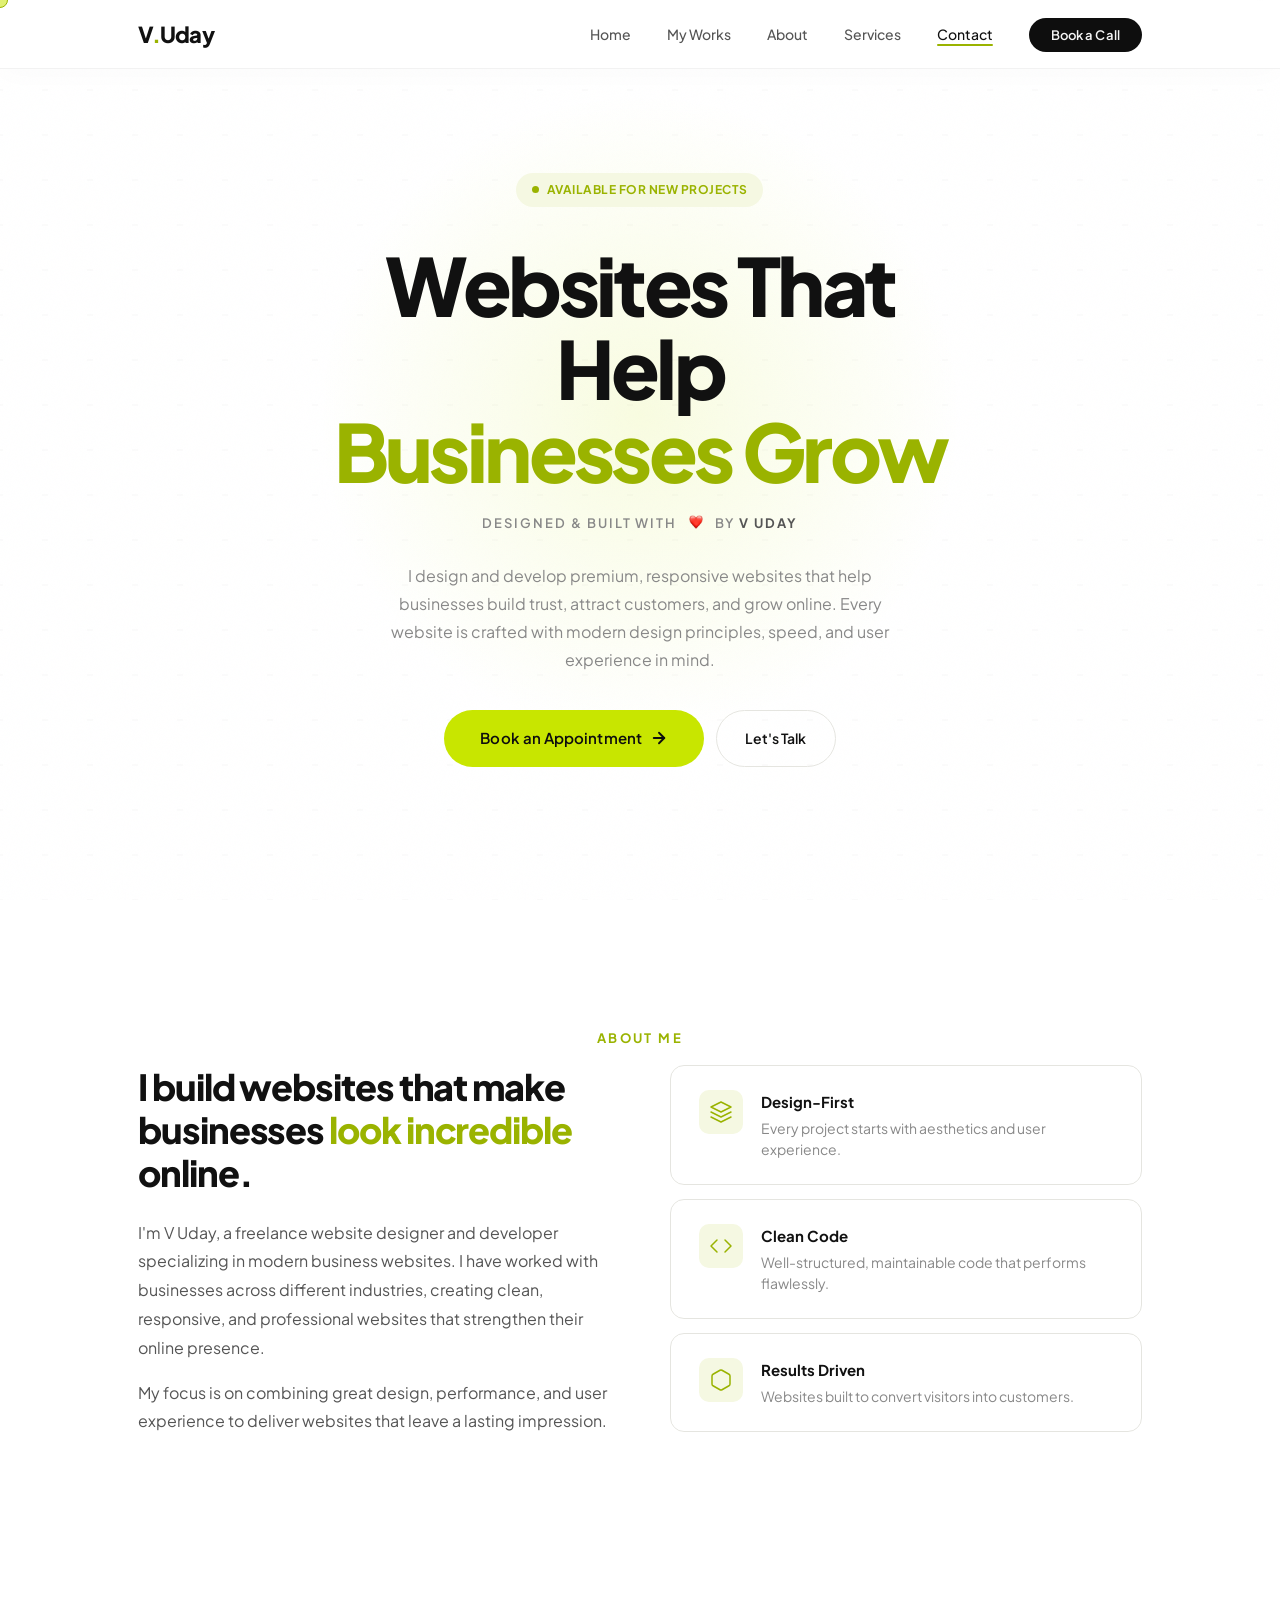
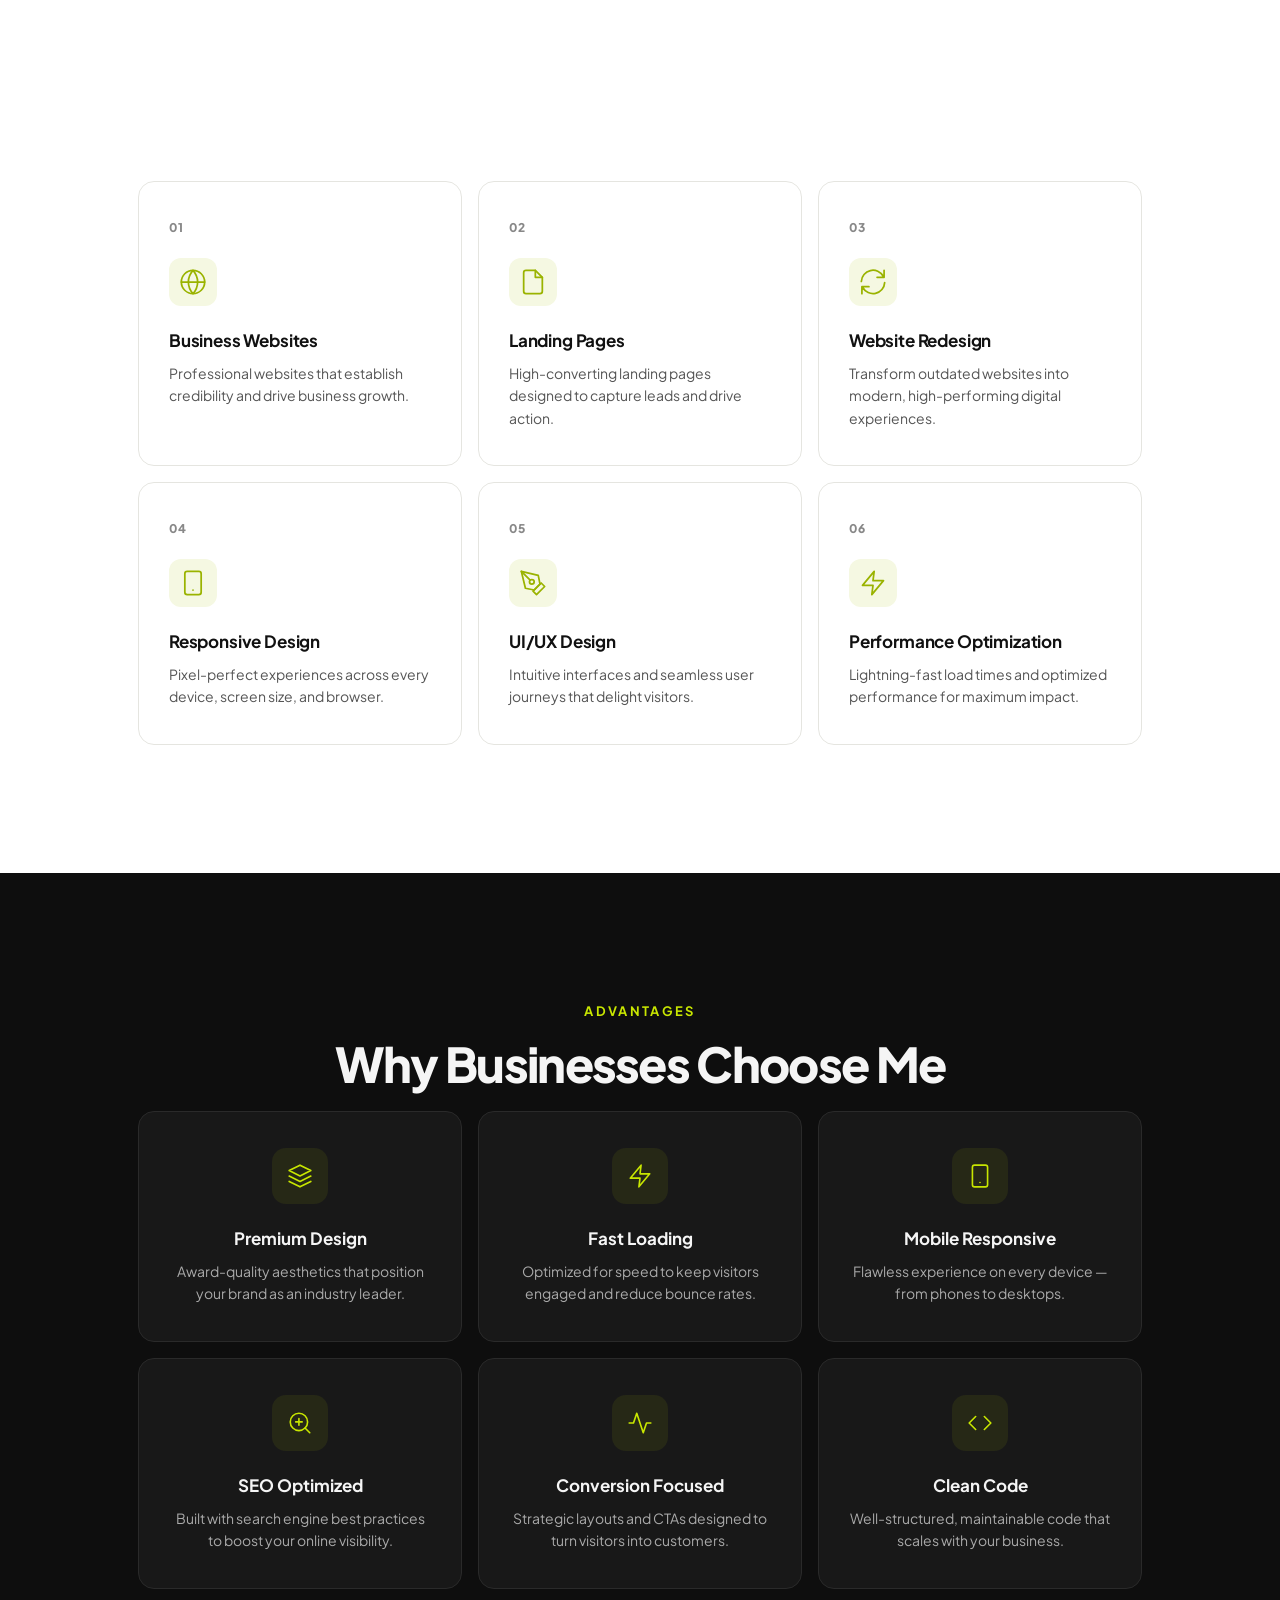
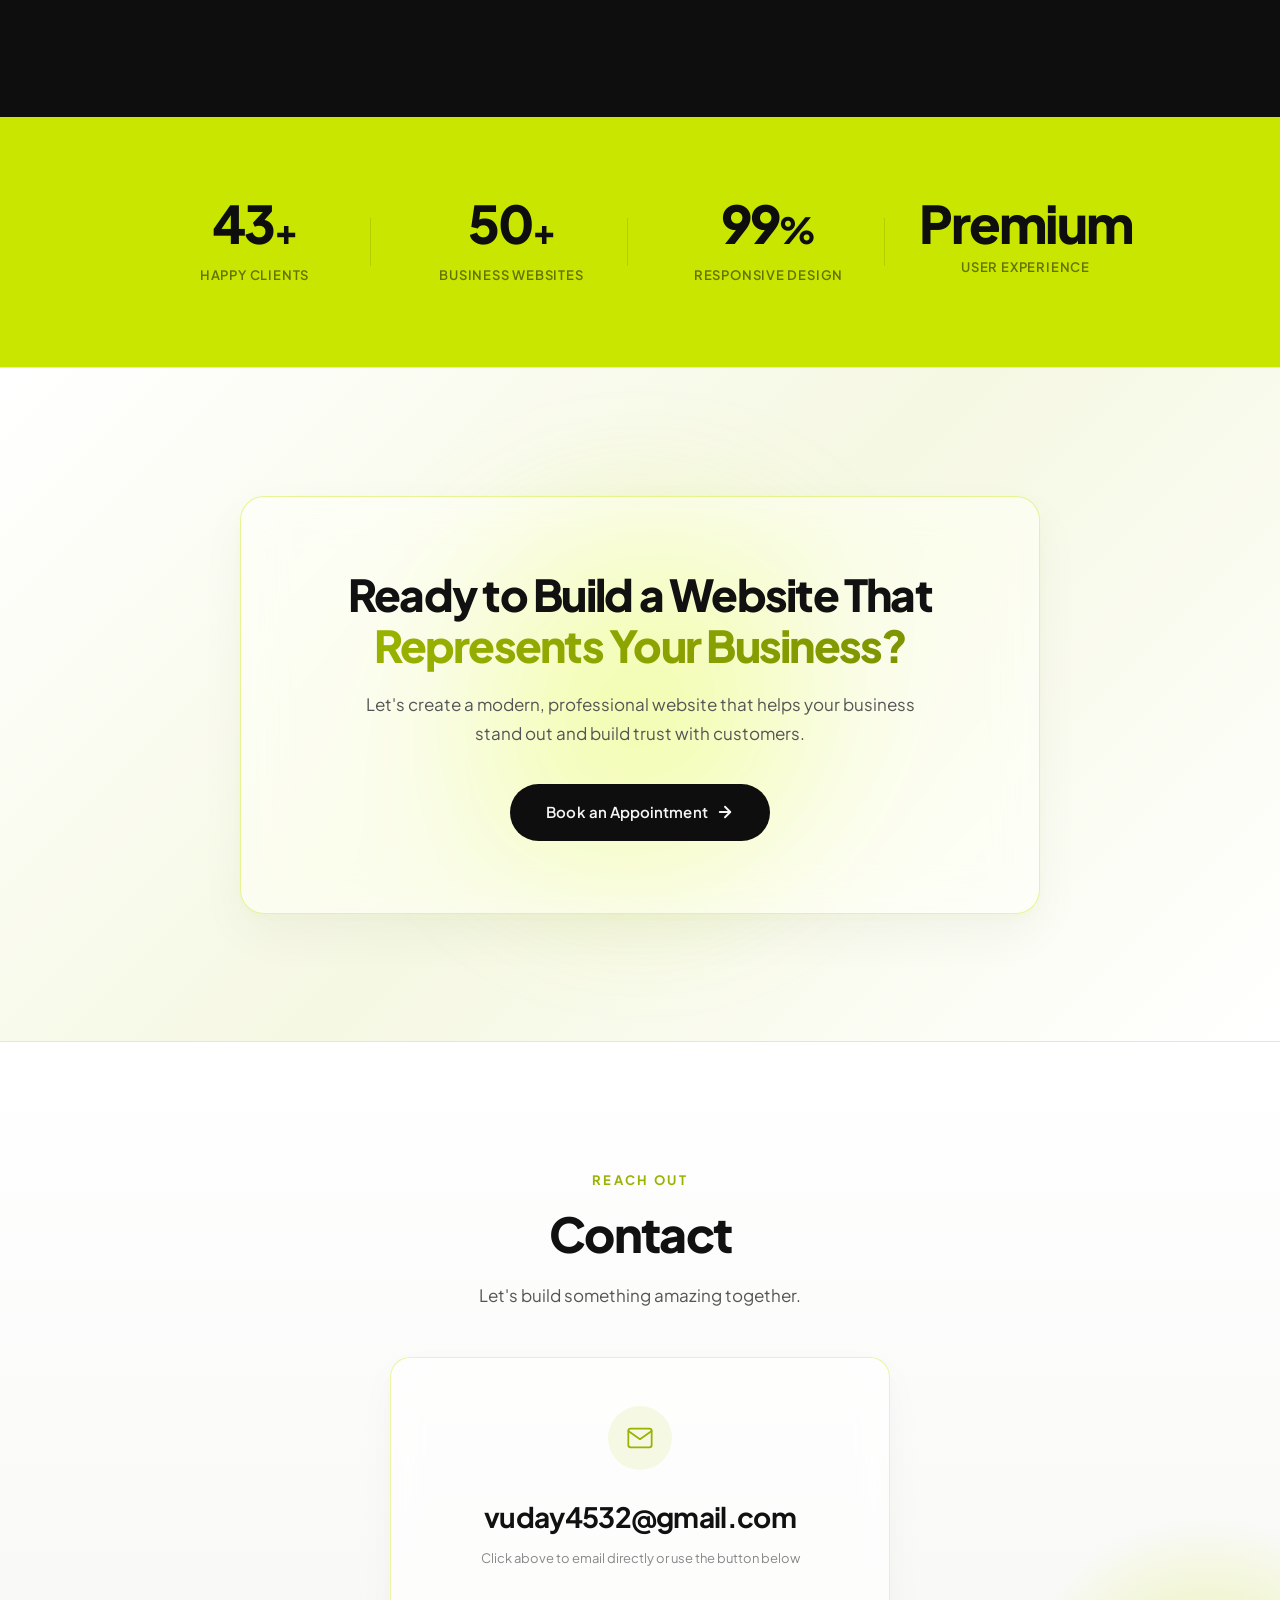
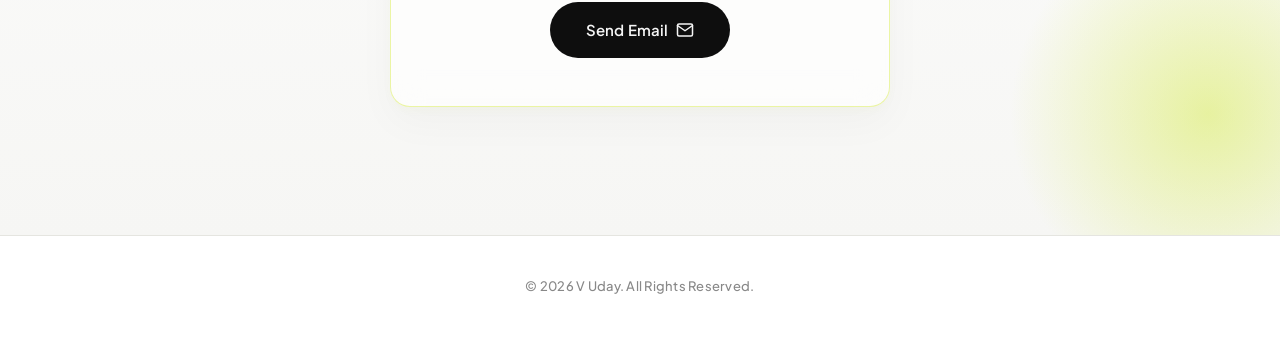
==== commit 8c6b4a96: "Add files via upload" ====
--- a/index.html
+++ b/index.html
@@ -17,6 +17,22 @@
   <link rel="stylesheet" href="style.css" />
 </head>
 <body>
+  <div class="scroll-progress" id="scroll-progress"></div>
+  <!-- Glowing Glassmorphic Background Shapes -->
+  <div class="bg-shapes-container" aria-hidden="true">
+    <div class="bg-shape bg-shape-1">
+      <div class="glow-element glow-lime"></div>
+    </div>
+    <div class="bg-shape bg-shape-2">
+      <div class="glow-element glow-indigo"></div>
+    </div>
+    <div class="bg-shape bg-shape-3">
+      <div class="glow-element glow-cyan"></div>
+    </div>
+    <div class="bg-shape bg-shape-4">
+      <div class="glow-element glow-orange"></div>
+    </div>
+  </div>
   <!-- ═══════════════════ NAVIGATION ═══════════════════ -->
   <nav class="navbar" id="navbar" role="navigation" aria-label="Main navigation">
     <div class="nav-container">
@@ -32,7 +48,7 @@
         <li role="none"><a href="#about" class="nav-link" role="menuitem">About</a></li>
         <li role="none"><a href="#services" class="nav-link" role="menuitem">Services</a></li>
         <li role="none"><a href="#contact" class="nav-link" role="menuitem">Contact</a></li>
-        <li role="none"><a href="#booking" class="nav-link nav-cta" role="menuitem">Book a Call</a></li>
+        <li role="none"><a href="booking.html" class="nav-link nav-cta" role="menuitem">Book a Call</a></li>
       </ul>
     </div>
   </nav>
@@ -53,13 +69,13 @@
         Websites That Help<br />
         <span class="hero-title-accent">Businesses Grow</span>
       </h1>
-      <p class="hero-subtitle" data-reveal data-delay="200">Designed &amp; Built by <strong>V Uday</strong></p>
+      <p class="hero-subtitle" data-reveal data-delay="200">Designed &amp; Built with <img src="heavy-black-heart_2764.png" alt="Heart" class="heart-icon-inline" /> by <strong>V Uday</strong></p>
       <p class="hero-description" data-reveal data-delay="300">
         I design and develop premium, responsive websites that help businesses build trust, attract customers, and grow online. Every website is crafted with modern design principles, speed, and user experience in mind.
       </p>
 
       <div class="hero-actions" data-reveal data-delay="500">
-        <a href="#booking" class="btn btn-primary btn-lg magnetic" id="hero-cta-primary">
+        <a href="booking.html" class="btn btn-primary btn-lg magnetic" id="hero-cta-primary">
           Book an Appointment
           <svg width="18" height="18" viewBox="0 0 24 24" fill="none" stroke="currentColor" stroke-width="2.5" stroke-linecap="round" stroke-linejoin="round"><line x1="5" y1="12" x2="19" y2="12"/><polyline points="12 5 19 12 12 19"/></svg>
         </a>
@@ -92,22 +108,28 @@
             <div class="about-card-icon">
               <svg width="24" height="24" viewBox="0 0 24 24" fill="none" stroke="currentColor" stroke-width="1.5" stroke-linecap="round" stroke-linejoin="round"><path d="M12 2L2 7l10 5 10-5-10-5z"/><path d="M2 17l10 5 10-5"/><path d="M2 12l10 5 10-5"/></svg>
             </div>
-            <h3>Design-First</h3>
-            <p>Every project starts with aesthetics and user experience.</p>
+            <div class="about-card-content">
+              <h3>Design-First</h3>
+              <p>Every project starts with aesthetics and user experience.</p>
+            </div>
           </div>
           <div class="about-card" data-reveal data-delay="300">
             <div class="about-card-icon">
               <svg width="24" height="24" viewBox="0 0 24 24" fill="none" stroke="currentColor" stroke-width="1.5" stroke-linecap="round" stroke-linejoin="round"><polyline points="16 18 22 12 16 6"/><polyline points="8 6 2 12 8 18"/></svg>
             </div>
-            <h3>Clean Code</h3>
-            <p>Well-structured, maintainable code that performs flawlessly.</p>
+            <div class="about-card-content">
+              <h3>Clean Code</h3>
+              <p>Well-structured, maintainable code that performs flawlessly.</p>
+            </div>
           </div>
           <div class="about-card" data-reveal data-delay="400">
             <div class="about-card-icon">
               <svg width="24" height="24" viewBox="0 0 24 24" fill="none" stroke="currentColor" stroke-width="1.5" stroke-linecap="round" stroke-linejoin="round"><path d="M21 16V8a2 2 0 0 0-1-1.73l-7-4a2 2 0 0 0-2 0l-7 4A2 2 0 0 0 3 8v8a2 2 0 0 0 1 1.73l7 4a2 2 0 0 0 2 0l7-4A2 2 0 0 0 21 16z"/></svg>
             </div>
-            <h3>Results Driven</h3>
-            <p>Websites built to convert visitors into customers.</p>
+            <div class="about-card-content">
+              <h3>Results Driven</h3>
+              <p>Websites built to convert visitors into customers.</p>
+            </div>
           </div>
         </div>
       </div>
@@ -248,17 +270,20 @@
   </section>
 
   <!-- ═══════════════════ CTA SECTION ═══════════════════ -->
-  <section class="section section--white cta-section" id="cta">
-    <div class="container">
-      <div class="cta-wrapper" data-reveal>
+  <section class="cta-section-pop" id="cta">
+    <div class="cta-glow-container-pop">
+      <div class="cta-glow-blob-pop"></div>
+    </div>
+    <div class="container">
+      <div class="cta-glass-card-pop" data-reveal>
         <h2 class="cta-heading">
           Ready to Build a Website That<br />
-          <span class="text-accent">Represents Your Business?</span>
+          <span class="text-accent-pop">Represents Your Business?</span>
         </h2>
-        <p class="cta-body" data-reveal data-delay="100">
+        <p class="cta-body">
           Let's create a modern, professional website that helps your business stand out and build trust with customers.
         </p>
-        <a href="#booking" class="btn btn-dark btn-lg magnetic" data-reveal data-delay="200" id="cta-book-btn">
+        <a href="booking.html" class="btn btn-dark btn-lg magnetic" id="cta-book-btn">
           Book an Appointment
           <svg width="18" height="18" viewBox="0 0 24 24" fill="none" stroke="currentColor" stroke-width="2.5" stroke-linecap="round" stroke-linejoin="round"><line x1="5" y1="12" x2="19" y2="12"/><polyline points="12 5 19 12 12 19"/></svg>
         </a>
@@ -266,53 +291,26 @@
     </div>
   </section>
 
-  <!-- ═══════════════════ BOOKING SECTION ═══════════════════ -->
-  <section class="section section--light" id="booking">
-    <div class="container">
-      <div class="section-eyebrow" data-reveal>Get Started</div>
-      <h2 class="section-heading" data-reveal data-delay="50">Book an Appointment</h2>
-      <p class="section-sub" data-reveal data-delay="100">Fill in your details and I'll get back to you within 24 hours.</p>
-      <div class="booking-card" data-reveal data-delay="150">
-        <form class="booking-form" id="booking-form" novalidate>
-          <div class="form-group">
-            <label for="fullName" class="form-label">Full Name</label>
-            <input type="text" id="fullName" name="name" class="form-input" placeholder="John Doe" required autocomplete="name" />
-          </div>
-          <div class="form-group">
-            <label for="email" class="form-label">Email Address</label>
-            <input type="email" id="email" name="email" class="form-input" placeholder="john@example.com" required autocomplete="email" />
-          </div>
-          <div class="form-group">
-            <label for="phone" class="form-label">Phone Number</label>
-            <input type="tel" id="phone" name="phone" class="form-input" placeholder="+1 (555) 000-0000" autocomplete="tel" />
-          </div>
-          <button type="submit" class="btn btn-primary btn-lg btn-full" id="booking-submit-btn">
-            Book Appointment
-            <svg width="18" height="18" viewBox="0 0 24 24" fill="none" stroke="currentColor" stroke-width="2.5" stroke-linecap="round" stroke-linejoin="round"><line x1="5" y1="12" x2="19" y2="12"/><polyline points="12 5 19 12 12 19"/></svg>
-          </button>
-        </form>
-        <div class="form-success" id="form-success" aria-live="polite">
-          <div class="success-check">
-            <svg width="44" height="44" viewBox="0 0 24 24" fill="none" stroke="currentColor" stroke-width="1.5" stroke-linecap="round" stroke-linejoin="round"><path d="M22 11.08V12a10 10 0 1 1-5.93-9.14"/><polyline points="22 4 12 14.01 9 11.01"/></svg>
-          </div>
-          <h3>Appointment Booked!</h3>
-          <p>Thank you for reaching out. I'll get back to you within 24 hours.</p>
-        </div>
-      </div>
-    </div>
-  </section>
-
   <!-- ═══════════════════ CONTACT SECTION ═══════════════════ -->
-  <section class="section section--white" id="contact">
+  <section class="contact-section-pop" id="contact">
+    <div class="contact-glow-blob-pop"></div>
     <div class="container contact-container">
       <div class="section-eyebrow" data-reveal>Reach Out</div>
       <h2 class="section-heading" data-reveal data-delay="50">Contact</h2>
       <p class="section-sub" data-reveal data-delay="100">Let's build something amazing together.</p>
-      <a href="mailto:vuday4532@gmail.com" class="contact-email-link" data-reveal data-delay="200" id="contact-email-link">vuday4532@gmail.com</a>
-      <button type="button" onclick="window.location.href='mailto:vuday4532@gmail.com'" class="btn btn-primary btn-lg magnetic" data-reveal data-delay="300" id="contact-send-btn">
-        Send Email
-        <svg width="18" height="18" viewBox="0 0 24 24" fill="none" stroke="currentColor" stroke-width="2" stroke-linecap="round" stroke-linejoin="round"><path d="M4 4h16c1.1 0 2 .9 2 2v12c0 1.1-.9 2-2 2H4c-1.1 0-2-.9-2-2V6c0-1.1.9-2 2-2z"/><polyline points="22,6 12,13 2,6"/></svg>
-      </button>
+      
+      <div class="contact-glass-card-pop" data-reveal data-delay="150">
+        <div class="contact-icon-wrap-pop">
+          <svg width="28" height="28" viewBox="0 0 24 24" fill="none" stroke="currentColor" stroke-width="1.5" stroke-linecap="round" stroke-linejoin="round"><path d="M4 4h16c1.1 0 2 .9 2 2v12c0 1.1-.9 2-2 2H4c-1.1 0-2-.9-2-2V6c0-1.1.9-2 2-2z"/><polyline points="22,6 12,13 2,6"/></svg>
+        </div>
+        <a href="mailto:vuday4532@gmail.com" class="contact-email-link-pop" id="contact-email-link">vuday4532@gmail.com</a>
+        <p class="contact-hint-pop">Click above to email directly or use the button below</p>
+        
+        <button type="button" onclick="window.location.href='mailto:vuday4532@gmail.com'" class="btn btn-dark btn-lg magnetic" id="contact-send-btn">
+          Send Email
+          <svg width="18" height="18" viewBox="0 0 24 24" fill="none" stroke="currentColor" stroke-width="2" stroke-linecap="round" stroke-linejoin="round"><path d="M4 4h16c1.1 0 2 .9 2 2v12c0 1.1-.9 2-2 2H4c-1.1 0-2-.9-2-2V6c0-1.1.9-2 2-2z"/><polyline points="22,6 12,13 2,6"/></svg>
+        </button>
+      </div>
     </div>
   </section>
 
--- a/style.css
+++ b/style.css
@@ -39,6 +39,7 @@
   -ms-user-select: none;
   user-select: none;
   -webkit-touch-callout: none;
+  -webkit-tap-highlight-color: transparent;
 }
 
 html {
@@ -107,8 +108,8 @@
   position: relative;
 }
 
-.section--white { background: var(--white); }
-.section--light { background: var(--off-white); }
+.section--white { background: transparent; }
+.section--light { background: transparent; }
 .section--dark  { background: var(--dark); }
 .section--accent { background: var(--accent); }
 
@@ -339,15 +340,28 @@
 }
 
 .hero-subtitle {
-  font-size: clamp(17px, 2vw, 20px);
-  font-weight: 400;
+  font-size: 13px;
+  font-weight: 600;
+  text-transform: uppercase;
+  letter-spacing: 0.15em;
+  color: var(--text-3);
+  margin-top: 12px;
+  margin-bottom: 28px;
+}
+
+.hero-subtitle strong {
   color: var(--text-2);
-  margin-bottom: 20px;
-}
-
-.hero-subtitle strong {
-  color: var(--text);
   font-weight: 700;
+}
+
+.heart-icon-inline {
+  display: inline-block;
+  width: 14px;
+  height: 14px;
+  vertical-align: middle;
+  margin: 0 8px;
+  position: relative;
+  top: -2px;
 }
 
 .hero-description {
@@ -509,7 +523,9 @@
 .about-card {
   padding: 24px 28px;
   border-radius: 14px;
-  background: var(--white);
+  background: rgba(255, 255, 255, 0.72);
+  backdrop-filter: blur(20px) saturate(180%);
+  -webkit-backdrop-filter: blur(20px) saturate(180%);
   border: 1px solid var(--border);
   display: flex;
   align-items: flex-start;
@@ -566,7 +582,9 @@
   padding: 36px 30px;
   border-radius: 16px;
   border: 1px solid var(--border);
-  background: var(--white);
+  background: rgba(255, 255, 255, 0.72);
+  backdrop-filter: blur(20px) saturate(180%);
+  -webkit-backdrop-filter: blur(20px) saturate(180%);
   position: relative;
   transition: all 0.4s var(--ease);
   overflow: hidden;
@@ -930,17 +948,21 @@
   to   { opacity: 1; transform: scale(1); }
 }
 
-/* ─── SCROLL REVEAL ─── */
+/* ─── SCROLL REVEAL (Premium 3D Transition) ─── */
 [data-reveal] {
   opacity: 0;
-  transform: translateY(24px);
-  transition: opacity 0.75s var(--ease-out),
-              transform 0.75s var(--ease-out);
+  transform: perspective(1200px) rotateX(10deg) translateY(40px) scale(0.95);
+  filter: blur(2px);
+  transition: opacity 0.85s cubic-bezier(0.16, 1, 0.3, 1),
+              transform 0.85s cubic-bezier(0.16, 1, 0.3, 1),
+              filter 0.85s cubic-bezier(0.16, 1, 0.3, 1);
+  will-change: transform, opacity, filter;
 }
 
 [data-reveal].revealed {
   opacity: 1;
-  transform: translateY(0);
+  transform: perspective(1200px) rotateX(0deg) translateY(0) scale(1);
+  filter: blur(0);
 }
 
 /* ─── MAGNETIC ─── */
@@ -1524,3 +1546,310 @@
   }
 }
 
+
+/* ═══════════════════════════════════════════════════════════
+   REDESIGNED POP CTA & CONTACT SECTIONS (Lime + White Gradient)
+   ═══════════════════════════════════════════════════════════ */
+
+.cta-section-pop {
+  position: relative;
+  overflow: hidden;
+  background: linear-gradient(135deg, var(--white) 0%, var(--accent-tint) 50%, var(--white) 100%);
+  padding: clamp(80px, 10vw, 140px) 0;
+  border-top: 1px solid var(--border);
+}
+
+.cta-glow-container-pop {
+  position: absolute;
+  inset: 0;
+  pointer-events: none;
+  z-index: 1;
+}
+
+.cta-glow-blob-pop {
+  position: absolute;
+  width: 500px;
+  height: 500px;
+  background: radial-gradient(circle, rgba(200, 230, 0, 0.4) 0%, transparent 70%);
+  top: 50%;
+  left: 50%;
+  transform: translate(-50%, -50%);
+  filter: blur(50px);
+  animation: heroGlow 8s ease-in-out infinite alternate;
+}
+
+.cta-glass-card-pop {
+  position: relative;
+  z-index: 2;
+  background: rgba(255, 255, 255, 0.55);
+  backdrop-filter: blur(20px) saturate(190%);
+  -webkit-backdrop-filter: blur(20px) saturate(190%);
+  border: 1px solid rgba(200, 230, 0, 0.4);
+  border-radius: 24px;
+  padding: clamp(48px, 6vw, 72px) clamp(24px, 5vw, 60px);
+  max-width: 800px;
+  margin: 0 auto;
+  text-align: center;
+  box-shadow: 0 20px 50px rgba(0, 0, 0, 0.04), 0 4px 12px rgba(200, 230, 0, 0.05);
+  transition: all 0.4s var(--ease);
+}
+
+.cta-glass-card-pop:hover {
+  border-color: var(--accent-dark);
+  box-shadow: 0 24px 60px rgba(200, 230, 0, 0.12), 0 8px 24px rgba(0, 0, 0, 0.03);
+  transform: translateY(-3px);
+}
+
+.cta-glass-card-pop .cta-heading {
+  color: var(--text);
+  font-size: clamp(28px, 4.5vw, 44px);
+  font-weight: 800;
+  line-height: 1.15;
+  margin-bottom: 20px;
+  letter-spacing: -0.04em;
+}
+
+.text-accent-pop {
+  color: var(--accent-dark);
+  background: linear-gradient(120deg, var(--accent-dark) 0%, #7e9400 100%);
+  -webkit-background-clip: text;
+  -webkit-text-fill-color: transparent;
+}
+
+.cta-glass-card-pop .cta-body {
+  color: var(--text-2);
+  font-size: clamp(15px, 2vw, 17px);
+  line-height: 1.7;
+  max-width: 580px;
+  margin: 0 auto 36px;
+}
+
+.contact-section-pop {
+  background: linear-gradient(to bottom, var(--white) 0%, var(--off-white) 100%);
+  position: relative;
+  overflow: hidden;
+  padding: clamp(80px, 10vw, 140px) 0;
+  border-top: 1px solid var(--border);
+  text-align: center;
+}
+
+.contact-glow-blob-pop {
+  position: absolute;
+  width: 400px;
+  height: 400px;
+  background: radial-gradient(circle, rgba(200, 230, 0, 0.35) 0%, transparent 70%);
+  bottom: -10%;
+  right: -10%;
+  pointer-events: none;
+  z-index: 1;
+}
+
+.contact-glass-card-pop {
+  position: relative;
+  z-index: 2;
+  background: rgba(255, 255, 255, 0.65);
+  backdrop-filter: blur(15px) saturate(180%);
+  -webkit-backdrop-filter: blur(15px) saturate(180%);
+  border: 1px solid rgba(200, 230, 0, 0.35);
+  border-radius: 20px;
+  padding: 48px 32px;
+  max-width: 500px;
+  width: 100%;
+  margin: 0 auto;
+  box-shadow: 0 16px 40px rgba(0, 0, 0, 0.03), 0 4px 12px rgba(200, 230, 0, 0.04);
+  display: flex;
+  flex-direction: column;
+  align-items: center;
+  transition: border-color 0.4s var(--ease), box-shadow 0.4s var(--ease), transform 0.4s var(--ease);
+}
+
+.contact-glass-card-pop:hover {
+  border-color: var(--accent-dark);
+  box-shadow: 0 20px 50px rgba(200, 230, 0, 0.1), 0 6px 18px rgba(0, 0, 0, 0.02);
+  transform: translateY(-3px);
+}
+
+.contact-icon-wrap-pop {
+  width: 64px;
+  height: 64px;
+  border-radius: 50%;
+  background: var(--accent-tint);
+  color: var(--accent-dark);
+  display: flex;
+  align-items: center;
+  justify-content: center;
+  margin-bottom: 24px;
+  transition: all 0.35s var(--ease);
+}
+
+.contact-glass-card-pop:hover .contact-icon-wrap-pop {
+  background: var(--accent);
+  color: var(--dark);
+  transform: scale(1.08);
+}
+
+.contact-email-link-pop {
+  font-size: clamp(18px, 4.5vw, 28px);
+  font-weight: 700;
+  letter-spacing: -0.025em;
+  color: var(--text);
+  margin-bottom: 8px;
+  position: relative;
+  transition: color 0.3s var(--ease);
+  word-break: break-all;
+}
+
+.contact-email-link-pop::after {
+  content: '';
+  position: absolute;
+  bottom: -3px;
+  left: 0;
+  width: 100%;
+  height: 2.5px;
+  background: var(--accent-dark);
+  border-radius: 1px;
+  transform: scaleX(0);
+  transform-origin: right;
+  transition: transform 0.4s var(--ease);
+}
+
+.contact-email-link-pop:hover {
+  color: var(--accent-dark);
+}
+
+.contact-email-link-pop:hover::after {
+  transform: scaleX(1);
+  transform-origin: left;
+}
+
+.contact-hint-pop {
+  font-size: 13px;
+  color: var(--text-3);
+  margin-bottom: 32px;
+}
+
+/* Mobile responsive fixes for glass cards */
+@media (max-width: 768px) {
+  .cta-glass-card-pop {
+    padding: 36px 20px;
+    border-radius: 18px;
+  }
+  .contact-glass-card-pop {
+    padding: 36px 20px;
+    border-radius: 16px;
+  }
+}
+
+/* ─── SCROLL PROGRESS INDICATOR ─── */
+.scroll-progress {
+  position: fixed;
+  top: 0;
+  left: 0;
+  width: 0%;
+  height: 3px;
+  background: linear-gradient(90deg, var(--accent) 0%, var(--accent-hover) 100%);
+  z-index: 999999;
+  box-shadow: 0 0 8px rgba(200, 230, 0, 0.45);
+  transition: width 0.08s ease-out;
+}
+
+/* ─── GLOWING GLASSMORPHIC BACKGROUND SHAPES ─── */
+.bg-shapes-container {
+  position: fixed;
+  top: 0;
+  left: 0;
+  width: 100vw;
+  height: 100vh;
+  overflow: hidden;
+  pointer-events: none;
+  z-index: 0;
+}
+
+/* Ensure sections sit above background shapes */
+section, header, footer, nav {
+  position: relative;
+  z-index: 2;
+}
+
+.bg-shape {
+  position: absolute;
+  opacity: 0.85;
+  will-change: transform;
+  pointer-events: none;
+  display: flex;
+  align-items: center;
+  justify-content: center;
+}
+
+.glow-element {
+  position: absolute;
+  top: 50%;
+  left: 50%;
+  transform: translate(-50%, -50%);
+  width: 300%;
+  height: 300%;
+  border-radius: 50%;
+  filter: blur(160px);
+  -webkit-filter: blur(160px);
+  z-index: -1;
+  pointer-events: none;
+}
+
+.glow-lime { background: radial-gradient(circle, rgba(200, 230, 0, 0.18) 0%, transparent 70%); }
+.glow-indigo { background: radial-gradient(circle, rgba(99, 102, 241, 0.18) 0%, transparent 70%); }
+.glow-cyan { background: radial-gradient(circle, rgba(6, 182, 212, 0.15) 0%, transparent 70%); }
+.glow-orange { background: radial-gradient(circle, rgba(245, 158, 11, 0.15) 0%, transparent 70%); }
+
+.glass-element {
+  width: 100%;
+  height: 100%;
+  backdrop-filter: blur(20px) saturate(110%);
+  -webkit-backdrop-filter: blur(20px) saturate(110%);
+  box-shadow: 0 30px 80px rgba(0, 0, 0, 0.03),
+              inset 0 1px 0 rgba(255, 255, 255, 0.35);
+  position: relative;
+  display: flex;
+  align-items: center;
+  justify-content: center;
+}
+
+.glass-element.circle {
+  border-radius: 50%;
+}
+
+.glass-element.square {
+  border-radius: 16px;
+}
+
+/* Shape 1: Neon Lime - Top Left / Hero boundary */
+.bg-shape-1 {
+  width: min(150px, 30vw);
+  height: min(150px, 30vw);
+  top: 10%;
+  left: -10%;
+}
+
+/* Shape 2: Royal Indigo - Services boundary */
+.bg-shape-2 {
+  width: min(180px, 40vw);
+  height: min(180px, 40vw);
+  top: 100%;
+  right: -5%;
+}
+
+/* Shape 3: Electric Cyan - Why Choose Me */
+.bg-shape-3 {
+  width: min(150px, 30vw);
+  height: min(150px, 30vw);
+  top: 100%;
+  left: 5%;
+}
+
+/* Shape 4: Solar Orange/Gold - CTA & Contact */
+.bg-shape-4 {
+  width: min(200px, 45vw);
+  height: min(200px, 45vw);
+  top: 100%;
+  right: 10%;
+}
+
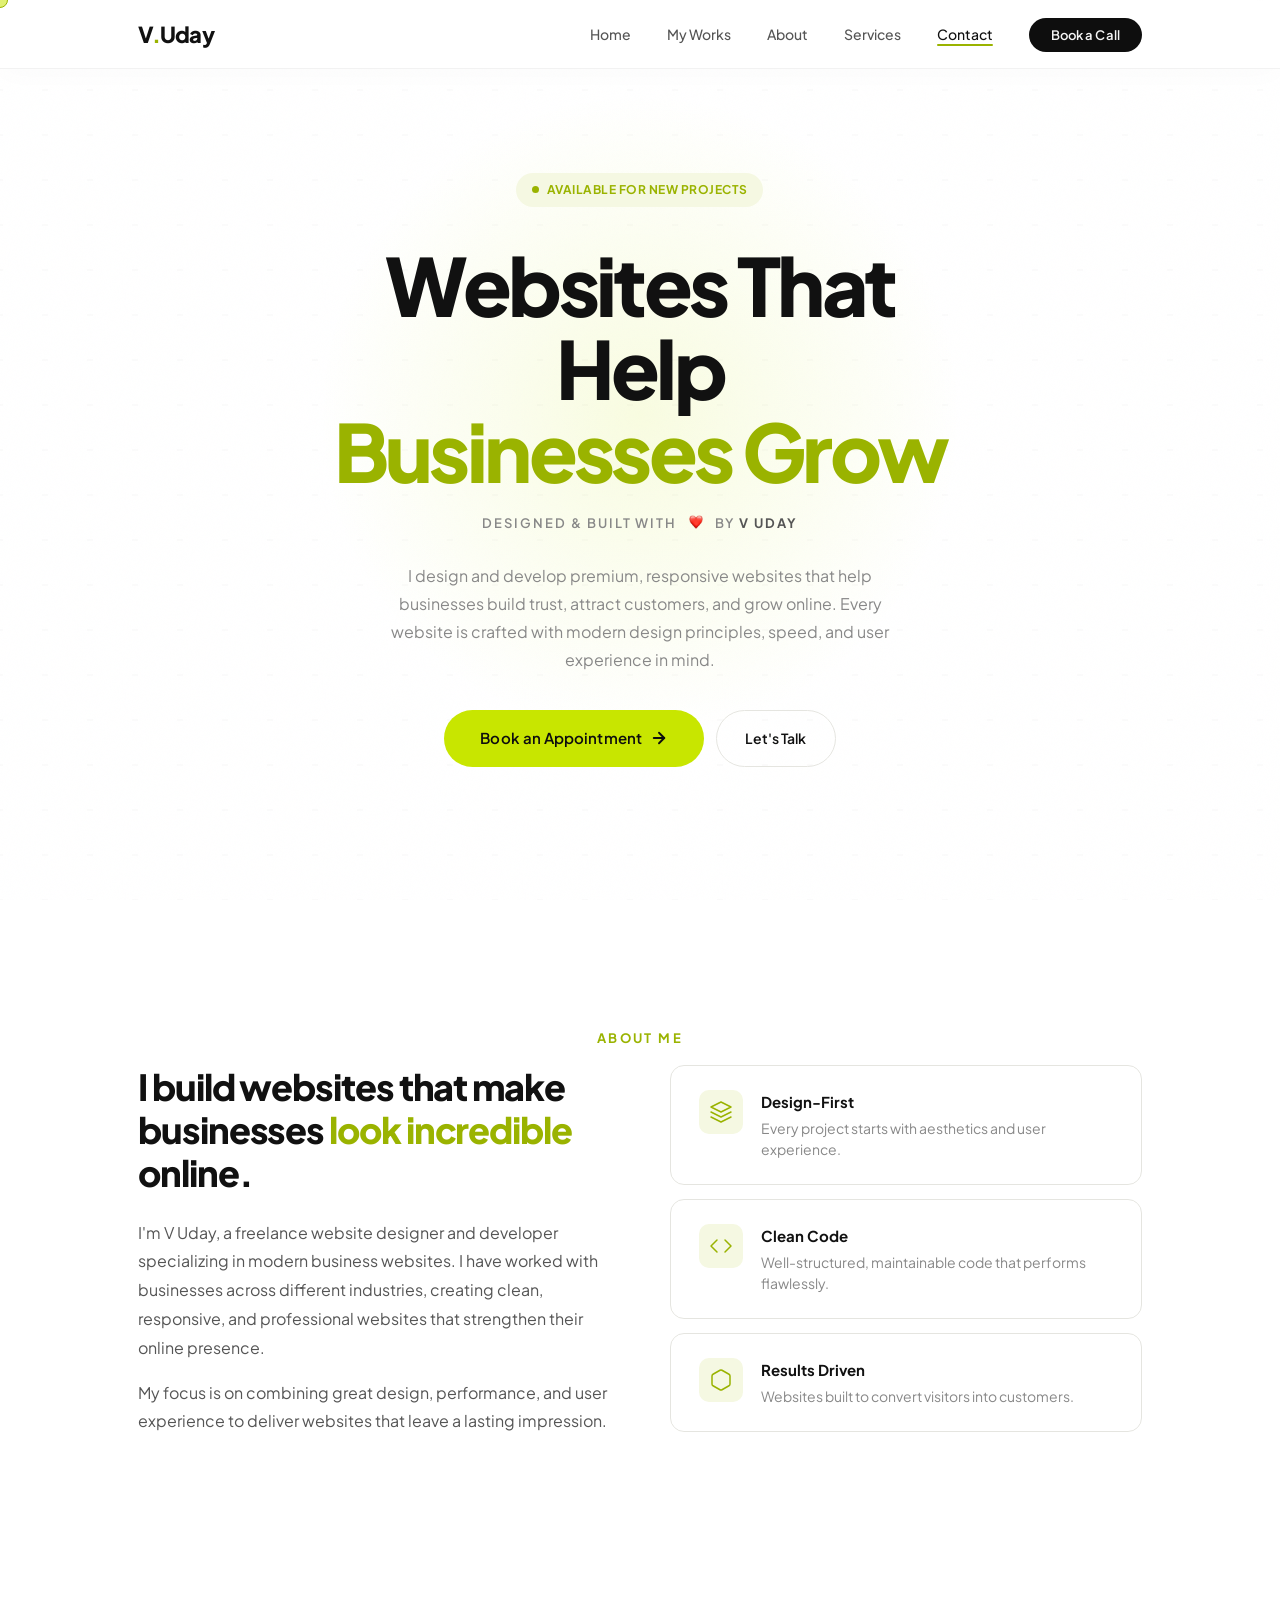
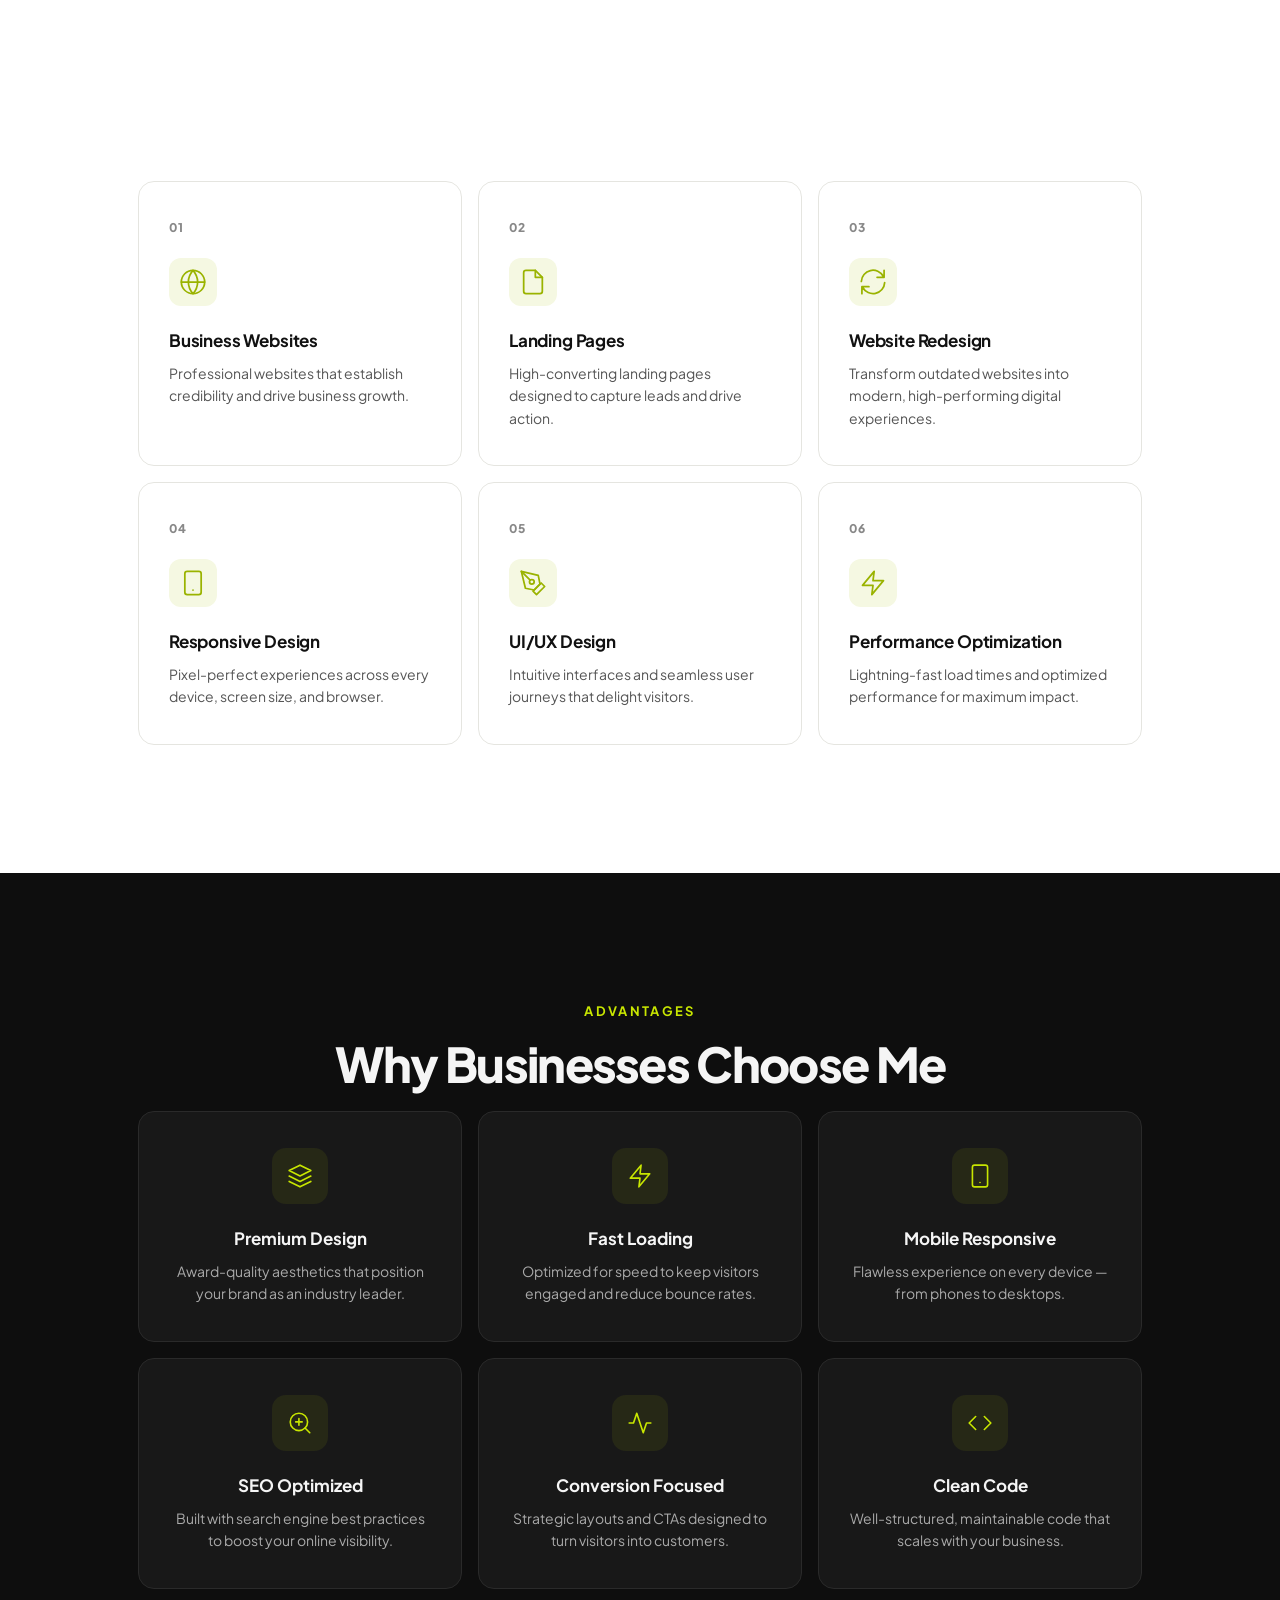
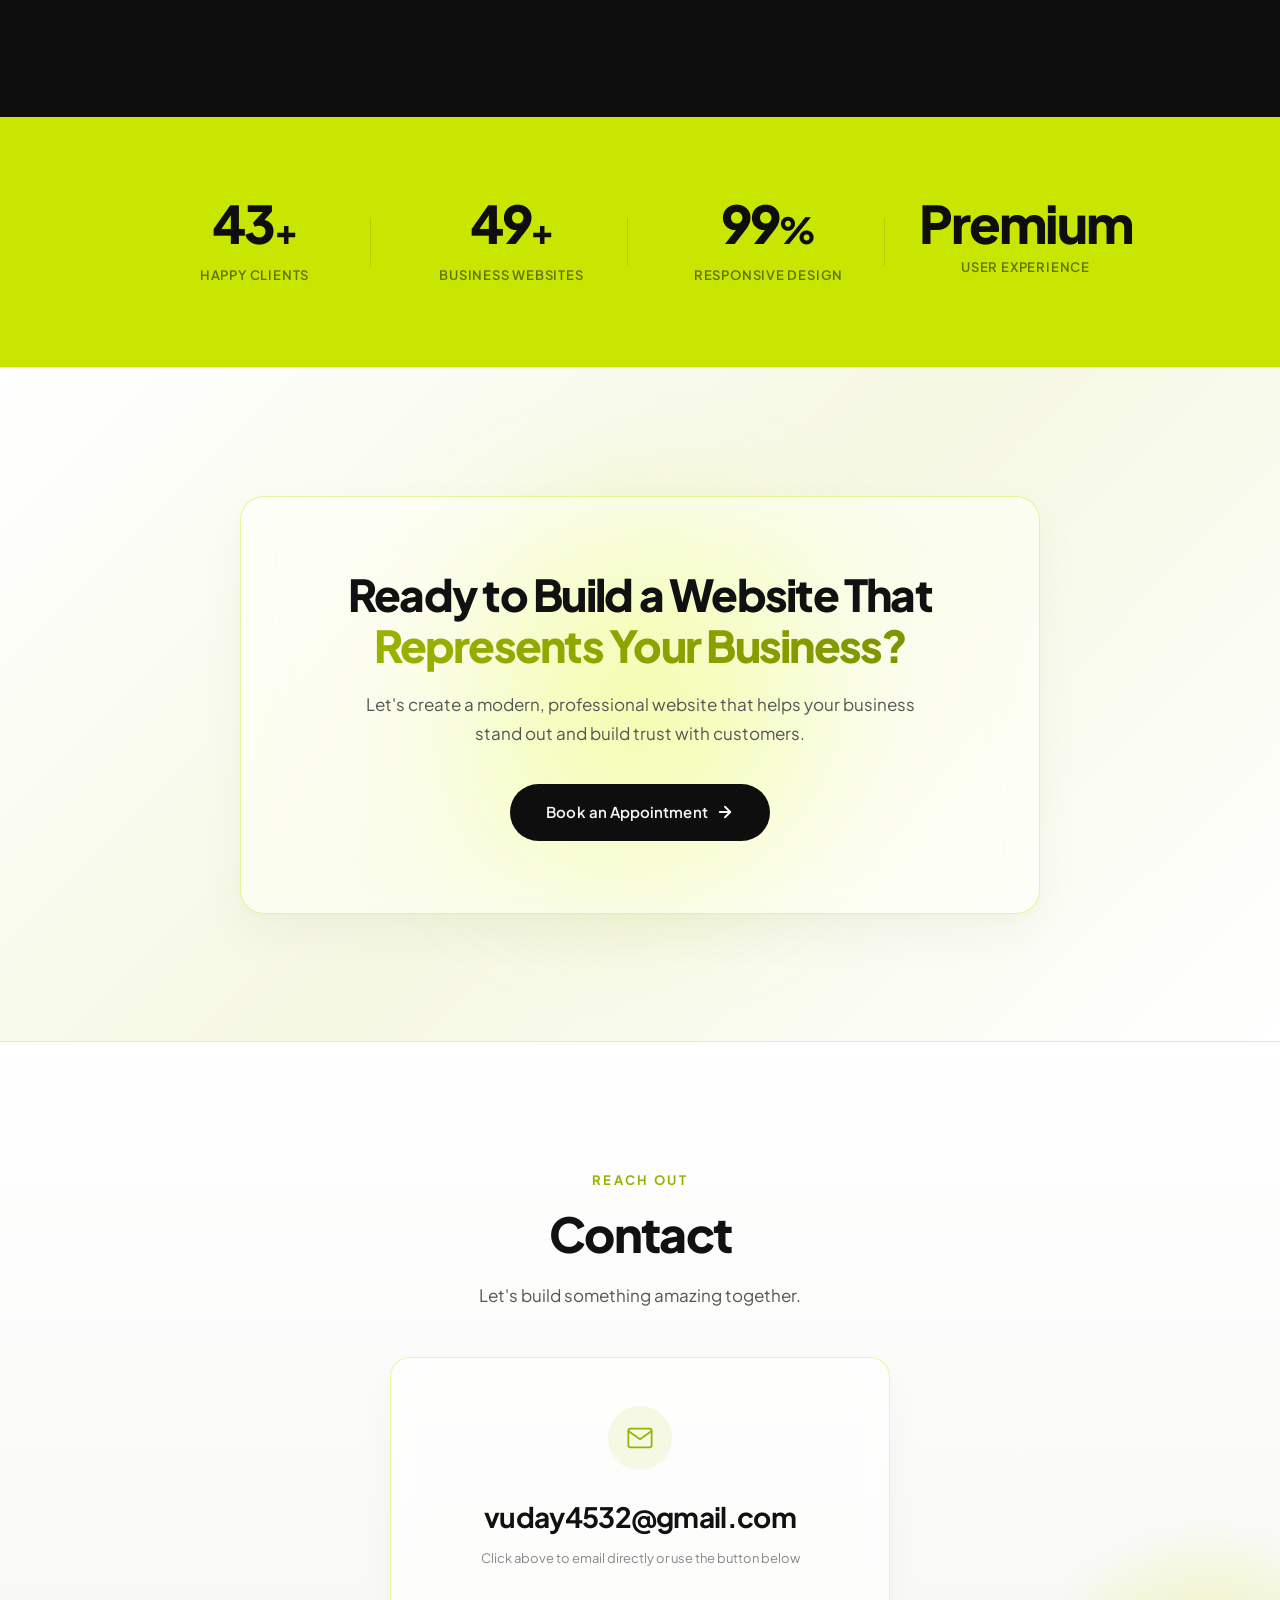
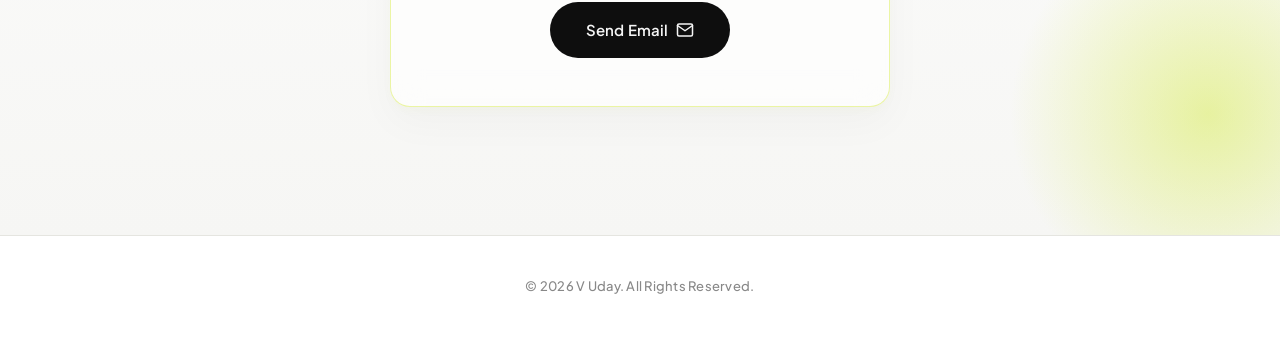
==== commit 2640e9ea: "Create index.html" ====
--- a/index.html
+++ b/index.html
@@ -43,7 +43,7 @@
         <span class="hamburger-line"></span>
       </button>
       <ul class="nav-links" id="nav-links" role="menubar">
-        <li role="none"><a href="index.html" class="nav-link active" role="menuitem">Home</a></li>
+        <li role="none"><a href="/" class="nav-link active" role="menuitem">Home</a></li>
         <li role="none"><a href="works.html" class="nav-link" role="menuitem">My Works</a></li>
         <li role="none"><a href="#about" class="nav-link" role="menuitem">About</a></li>
         <li role="none"><a href="#services" class="nav-link" role="menuitem">Services</a></li>
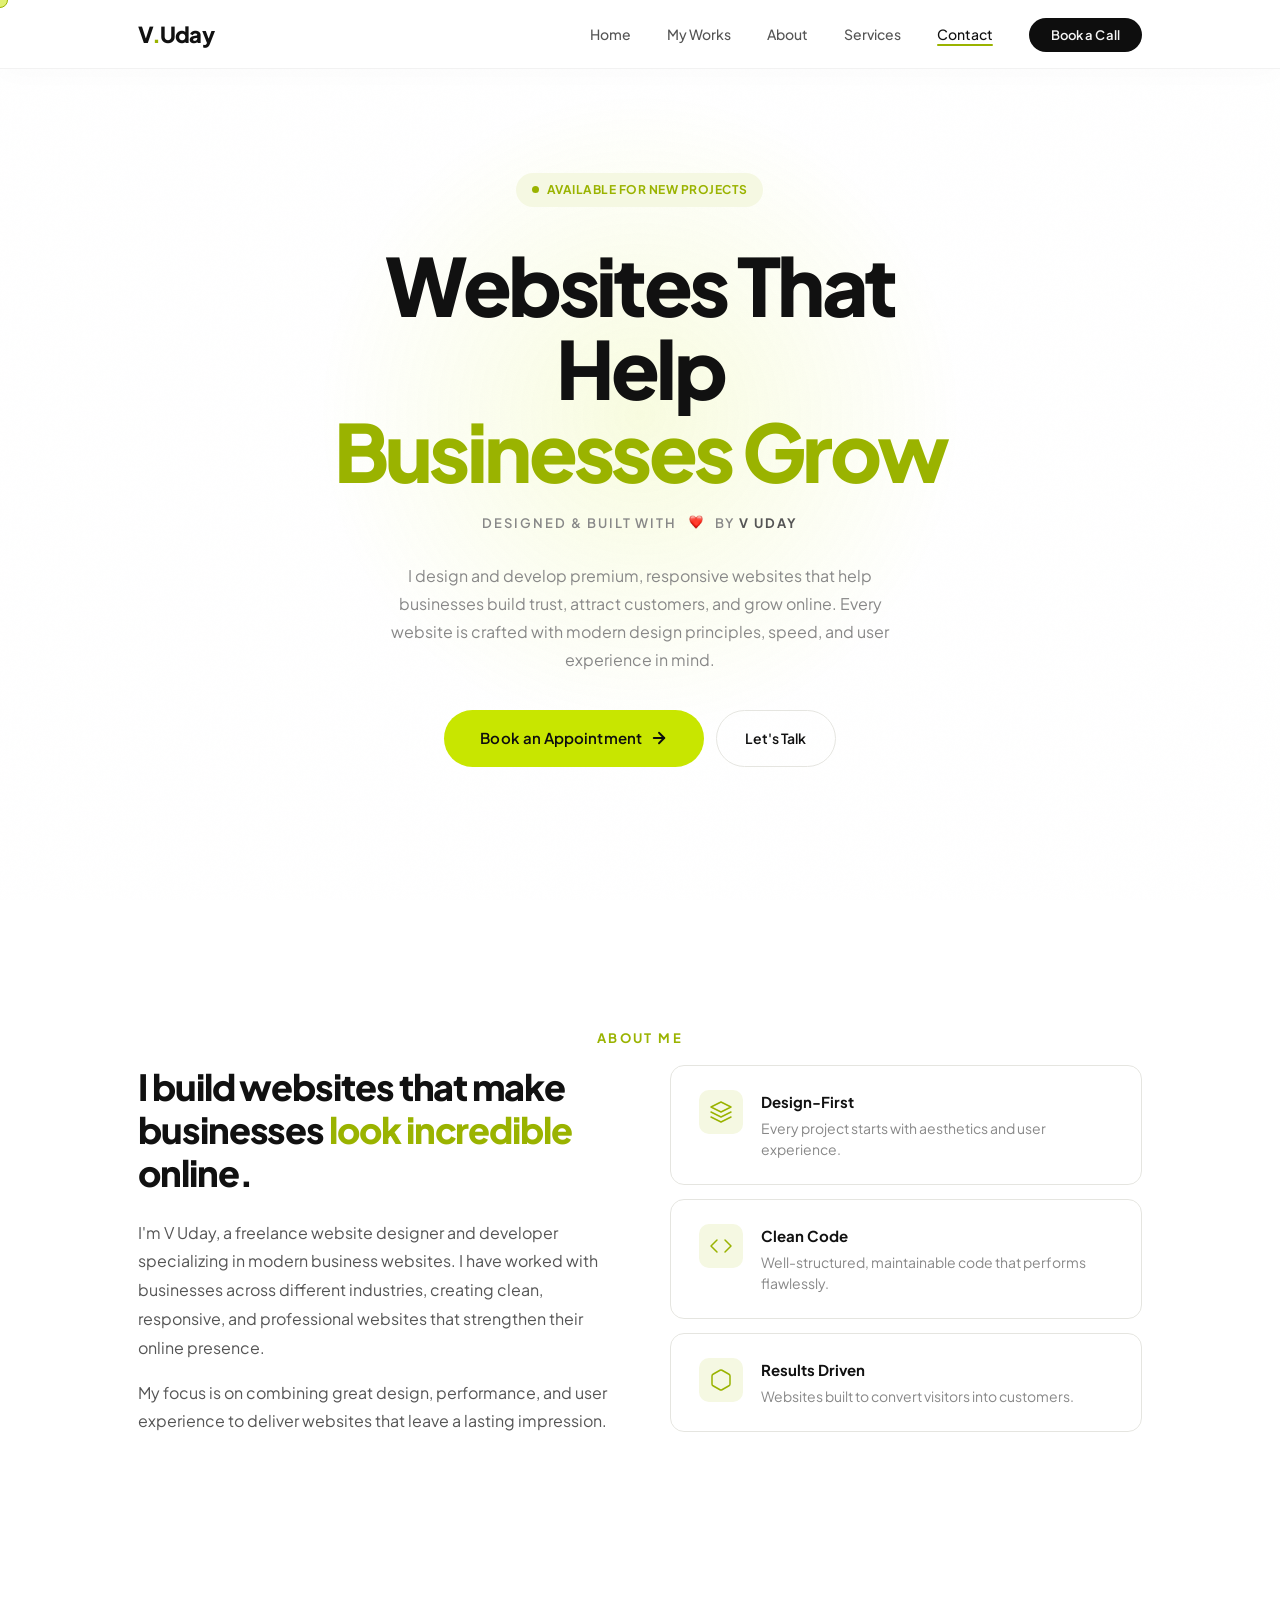
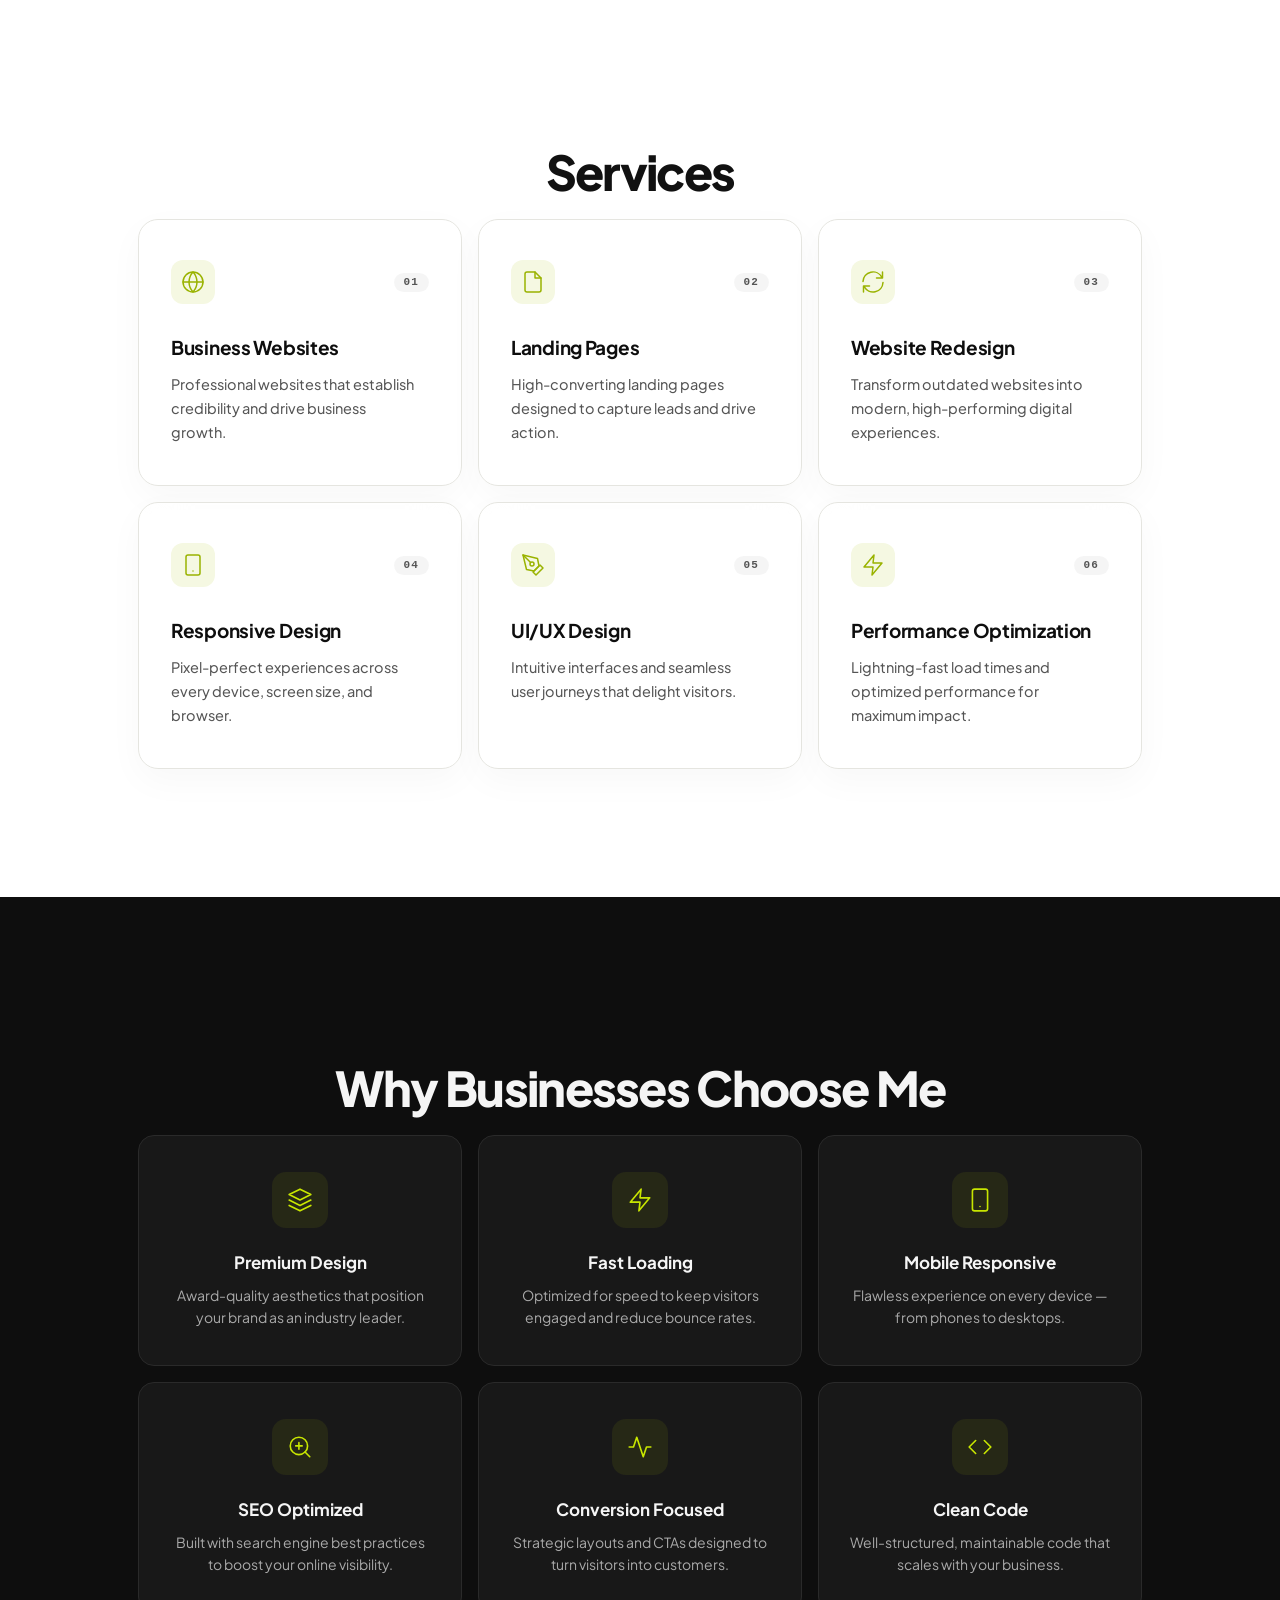
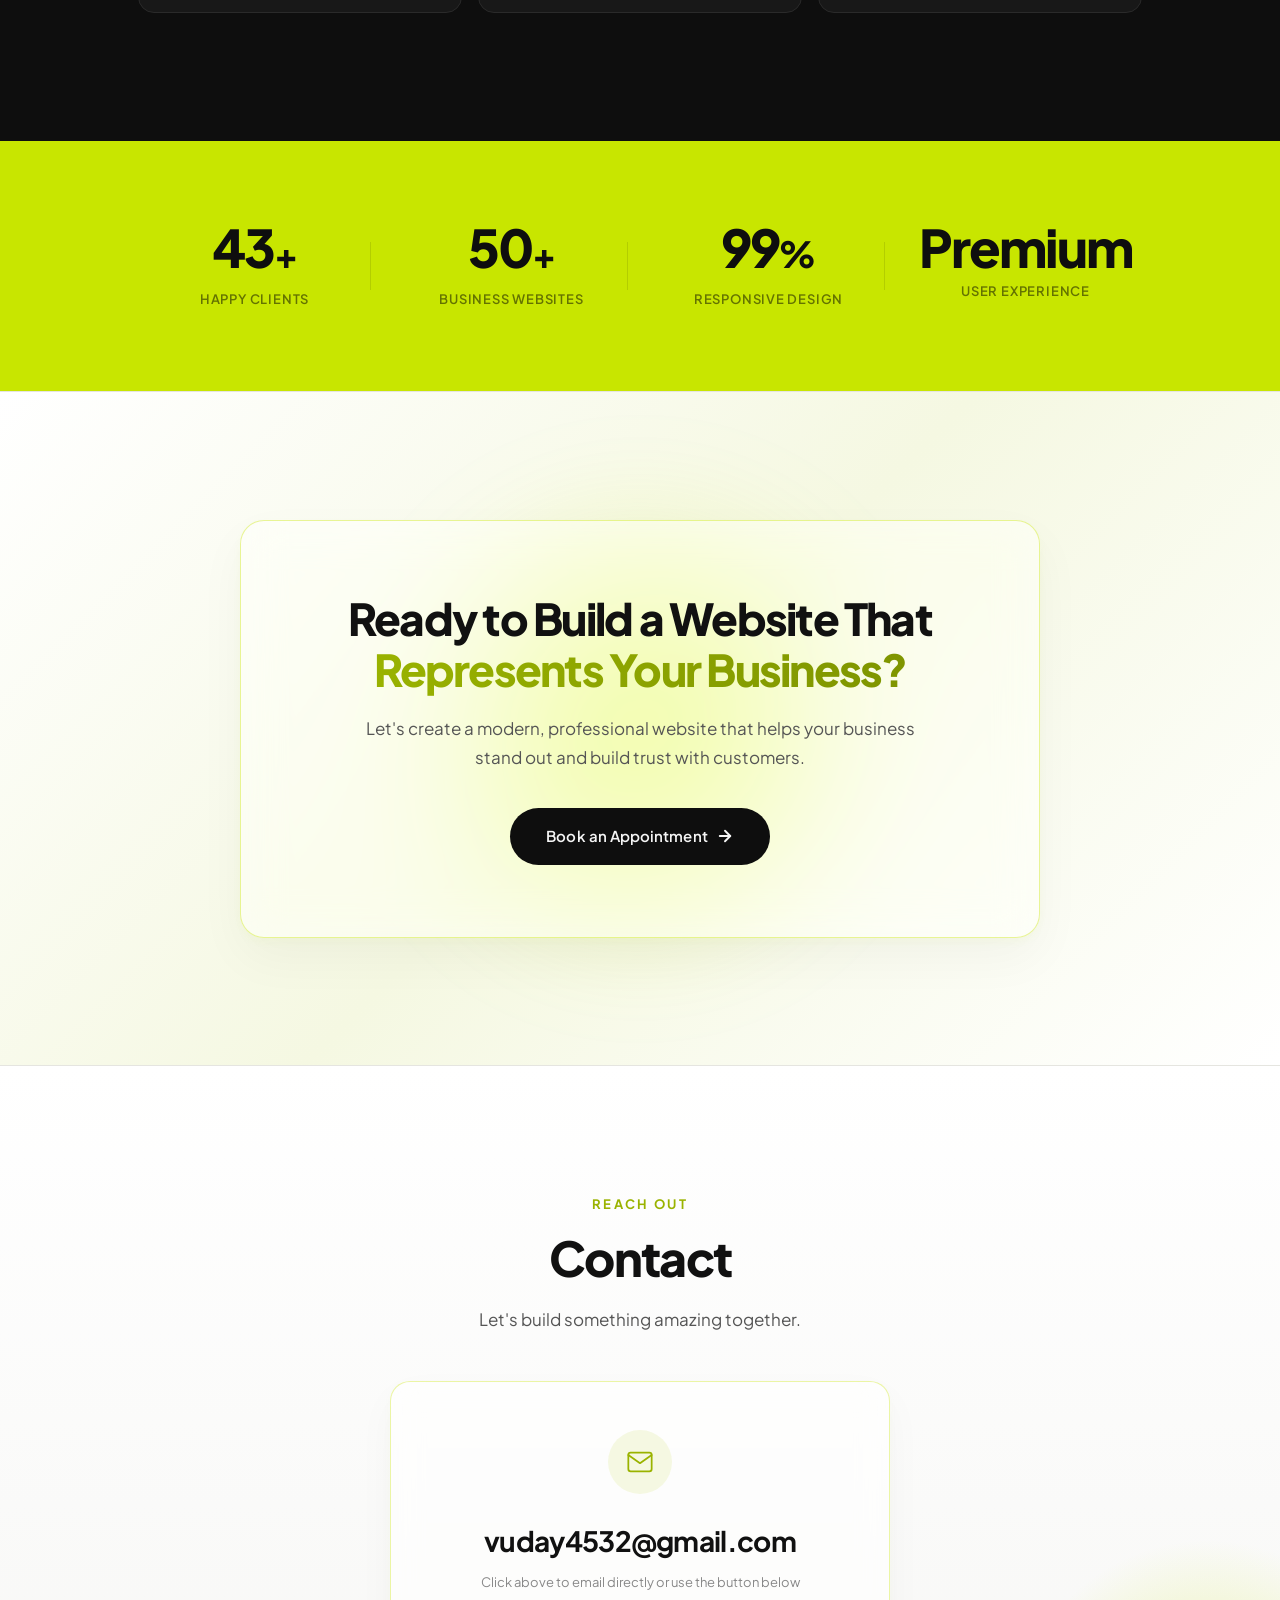
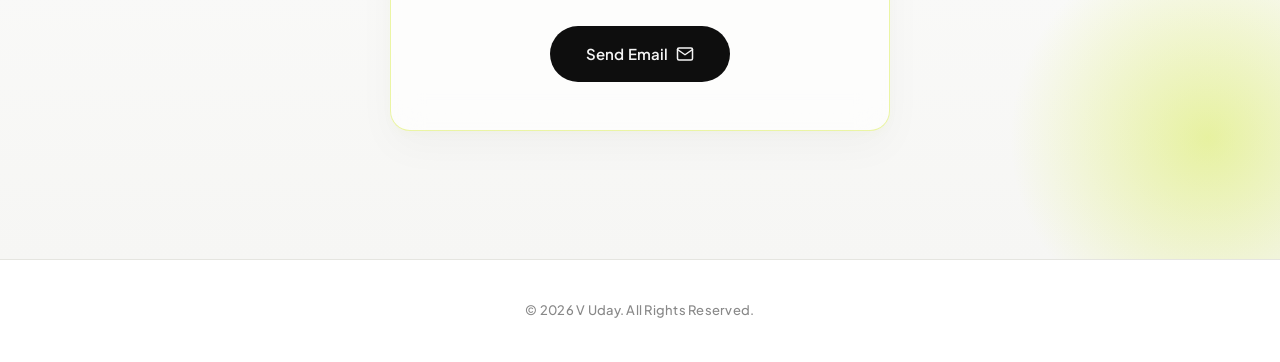
==== commit 9cc83b88: "Add files via upload" ====
--- a/index.html
+++ b/index.html
@@ -1,21 +1,27 @@
 <!DOCTYPE html>
 <html lang="en">
+
 <head>
   <meta charset="UTF-8" />
-  <meta name="viewport" content="width=device-width, initial-scale=1.0" />
+  <meta name="viewport" content="width=device-width, initial-scale=1.0, maximum-scale=1.0, user-scalable=no" />
   <title>V Uday — Premium Website Designer & Developer for Businesses</title>
-  <meta name="description" content="V Uday designs and develops premium, responsive websites that help businesses build trust, attract customers, and grow online. 43+ happy clients served." />
-  <meta name="keywords" content="website designer, web developer, business websites, responsive design, freelance designer, V Uday" />
+  <meta name="description"
+    content="V Uday designs and develops premium, responsive websites that help businesses build trust, attract customers, and grow online. 43+ happy clients served." />
+  <meta name="keywords"
+    content="website designer, web developer, business websites, responsive design, freelance designer, V Uday" />
   <meta name="author" content="V Uday" />
   <meta property="og:title" content="V Uday — Premium Website Designer & Developer" />
-  <meta property="og:description" content="Premium, responsive websites that help businesses build trust, attract customers, and grow online." />
+  <meta property="og:description"
+    content="Premium, responsive websites that help businesses build trust, attract customers, and grow online." />
   <meta property="og:type" content="website" />
   <meta name="twitter:card" content="summary_large_image" />
   <link rel="preconnect" href="https://fonts.googleapis.com" />
   <link rel="preconnect" href="https://fonts.gstatic.com" crossorigin />
-  <link href="https://fonts.googleapis.com/css2?family=Plus+Jakarta+Sans:wght@300;400;500;600;700;800&display=swap" rel="stylesheet" />
+  <link href="https://fonts.googleapis.com/css2?family=Plus+Jakarta+Sans:wght@300;400;500;600;700;800&display=swap"
+    rel="stylesheet" />
   <link rel="stylesheet" href="style.css" />
 </head>
+
 <body>
   <div class="scroll-progress" id="scroll-progress"></div>
   <!-- Glowing Glassmorphic Background Shapes -->
@@ -43,7 +49,7 @@
         <span class="hamburger-line"></span>
       </button>
       <ul class="nav-links" id="nav-links" role="menubar">
-        <li role="none"><a href="/" class="nav-link active" role="menuitem">Home</a></li>
+        <li role="none"><a href="./" class="nav-link active" role="menuitem">Home</a></li>
         <li role="none"><a href="works.html" class="nav-link" role="menuitem">My Works</a></li>
         <li role="none"><a href="#about" class="nav-link" role="menuitem">About</a></li>
         <li role="none"><a href="#services" class="nav-link" role="menuitem">Services</a></li>
@@ -69,15 +75,21 @@
         Websites That Help<br />
         <span class="hero-title-accent">Businesses Grow</span>
       </h1>
-      <p class="hero-subtitle" data-reveal data-delay="200">Designed &amp; Built with <img src="heavy-black-heart_2764.png" alt="Heart" class="heart-icon-inline" /> by <strong>V Uday</strong></p>
+      <p class="hero-subtitle" data-reveal data-delay="200">Designed &amp; Built with <img
+          src="heavy-black-heart_2764.png" alt="Heart" class="heart-icon-inline" /> by <strong>V Uday</strong></p>
       <p class="hero-description" data-reveal data-delay="300">
-        I design and develop premium, responsive websites that help businesses build trust, attract customers, and grow online. Every website is crafted with modern design principles, speed, and user experience in mind.
+        I design and develop premium, responsive websites that help businesses build trust, attract customers, and grow
+        online. Every website is crafted with modern design principles, speed, and user experience in mind.
       </p>
 
       <div class="hero-actions" data-reveal data-delay="500">
         <a href="booking.html" class="btn btn-primary btn-lg magnetic" id="hero-cta-primary">
           Book an Appointment
-          <svg width="18" height="18" viewBox="0 0 24 24" fill="none" stroke="currentColor" stroke-width="2.5" stroke-linecap="round" stroke-linejoin="round"><line x1="5" y1="12" x2="19" y2="12"/><polyline points="12 5 19 12 12 19"/></svg>
+          <svg width="18" height="18" viewBox="0 0 24 24" fill="none" stroke="currentColor" stroke-width="2.5"
+            stroke-linecap="round" stroke-linejoin="round">
+            <line x1="5" y1="12" x2="19" y2="12" />
+            <polyline points="12 5 19 12 12 19" />
+          </svg>
         </a>
         <a href="#contact" class="btn btn-ghost magnetic" id="hero-cta-secondary">
           Let's Talk
@@ -95,18 +107,27 @@
       <div class="section-eyebrow" data-reveal>About Me</div>
       <div class="about-grid">
         <div class="about-text" data-reveal data-delay="100">
-          <h2 class="about-heading">I build websites that make businesses <span class="text-accent">look incredible</span> online.</h2>
+          <h2 class="about-heading">I build websites that make businesses <span class="text-accent">look
+              incredible</span> online.</h2>
           <p class="about-body">
-            I'm V Uday, a freelance website designer and developer specializing in modern business websites. I have worked with businesses across different industries, creating clean, responsive, and professional websites that strengthen their online presence.
+            I'm V Uday, a freelance website designer and developer specializing in modern business websites. I have
+            worked with businesses across different industries, creating clean, responsive, and professional websites
+            that strengthen their online presence.
           </p>
           <p class="about-body">
-            My focus is on combining great design, performance, and user experience to deliver websites that leave a lasting impression.
+            My focus is on combining great design, performance, and user experience to deliver websites that leave a
+            lasting impression.
           </p>
         </div>
         <div class="about-cards">
           <div class="about-card" data-reveal data-delay="200">
             <div class="about-card-icon">
-              <svg width="24" height="24" viewBox="0 0 24 24" fill="none" stroke="currentColor" stroke-width="1.5" stroke-linecap="round" stroke-linejoin="round"><path d="M12 2L2 7l10 5 10-5-10-5z"/><path d="M2 17l10 5 10-5"/><path d="M2 12l10 5 10-5"/></svg>
+              <svg width="24" height="24" viewBox="0 0 24 24" fill="none" stroke="currentColor" stroke-width="1.5"
+                stroke-linecap="round" stroke-linejoin="round">
+                <path d="M12 2L2 7l10 5 10-5-10-5z" />
+                <path d="M2 17l10 5 10-5" />
+                <path d="M2 12l10 5 10-5" />
+              </svg>
             </div>
             <div class="about-card-content">
               <h3>Design-First</h3>
@@ -115,7 +136,11 @@
           </div>
           <div class="about-card" data-reveal data-delay="300">
             <div class="about-card-icon">
-              <svg width="24" height="24" viewBox="0 0 24 24" fill="none" stroke="currentColor" stroke-width="1.5" stroke-linecap="round" stroke-linejoin="round"><polyline points="16 18 22 12 16 6"/><polyline points="8 6 2 12 8 18"/></svg>
+              <svg width="24" height="24" viewBox="0 0 24 24" fill="none" stroke="currentColor" stroke-width="1.5"
+                stroke-linecap="round" stroke-linejoin="round">
+                <polyline points="16 18 22 12 16 6" />
+                <polyline points="8 6 2 12 8 18" />
+              </svg>
             </div>
             <div class="about-card-content">
               <h3>Clean Code</h3>
@@ -124,7 +149,11 @@
           </div>
           <div class="about-card" data-reveal data-delay="400">
             <div class="about-card-icon">
-              <svg width="24" height="24" viewBox="0 0 24 24" fill="none" stroke="currentColor" stroke-width="1.5" stroke-linecap="round" stroke-linejoin="round"><path d="M21 16V8a2 2 0 0 0-1-1.73l-7-4a2 2 0 0 0-2 0l-7 4A2 2 0 0 0 3 8v8a2 2 0 0 0 1 1.73l7 4a2 2 0 0 0 2 0l7-4A2 2 0 0 0 21 16z"/></svg>
+              <svg width="24" height="24" viewBox="0 0 24 24" fill="none" stroke="currentColor" stroke-width="1.5"
+                stroke-linecap="round" stroke-linejoin="round">
+                <path
+                  d="M21 16V8a2 2 0 0 0-1-1.73l-7-4a2 2 0 0 0-2 0l-7 4A2 2 0 0 0 3 8v8a2 2 0 0 0 1 1.73l7 4a2 2 0 0 0 2 0l7-4A2 2 0 0 0 21 16z" />
+              </svg>
             </div>
             <div class="about-card-content">
               <h3>Results Driven</h3>
@@ -139,52 +168,90 @@
   <!-- ═══════════════════ SERVICES SECTION ═══════════════════ -->
   <section class="section section--white" id="services">
     <div class="container">
+      <div class="section-eyebrow" data-reveal>Capabilities</div>
       <h2 class="section-heading" data-reveal data-delay="50">Services</h2>
       <div class="services-grid">
         <div class="service-card" data-reveal data-delay="0">
-          <span class="service-num">01</span>
-          <div class="service-icon-wrap">
-            <svg width="28" height="28" viewBox="0 0 24 24" fill="none" stroke="currentColor" stroke-width="1.5" stroke-linecap="round" stroke-linejoin="round"><circle cx="12" cy="12" r="10"/><line x1="2" y1="12" x2="22" y2="12"/><path d="M12 2a15.3 15.3 0 0 1 4 10 15.3 15.3 0 0 1-4 10 15.3 15.3 0 0 1-4-10 15.3 15.3 0 0 1 4-10z"/></svg>
+          <div class="service-card-header">
+            <div class="service-icon-wrap">
+              <svg width="24" height="24" viewBox="0 0 24 24" fill="none" stroke="currentColor" stroke-width="1.5"
+                stroke-linecap="round" stroke-linejoin="round">
+                <circle cx="12" cy="12" r="10" />
+                <line x1="2" y1="12" x2="22" y2="12" />
+                <path d="M12 2a15.3 15.3 0 0 1 4 10 15.3 15.3 0 0 1-4 10 15.3 15.3 0 0 1-4-10 15.3 15.3 0 0 1 4-10z" />
+              </svg>
+            </div>
+            <span class="service-num">01</span>
           </div>
           <h3>Business Websites</h3>
           <p>Professional websites that establish credibility and drive business growth.</p>
         </div>
         <div class="service-card" data-reveal data-delay="80">
-          <span class="service-num">02</span>
-          <div class="service-icon-wrap">
-            <svg width="28" height="28" viewBox="0 0 24 24" fill="none" stroke="currentColor" stroke-width="1.5" stroke-linecap="round" stroke-linejoin="round"><path d="M14 2H6a2 2 0 0 0-2 2v16a2 2 0 0 0 2 2h12a2 2 0 0 0 2-2V8z"/><polyline points="14 2 14 8 20 8"/></svg>
+          <div class="service-card-header">
+            <div class="service-icon-wrap">
+              <svg width="24" height="24" viewBox="0 0 24 24" fill="none" stroke="currentColor" stroke-width="1.5"
+                stroke-linecap="round" stroke-linejoin="round">
+                <path d="M14 2H6a2 2 0 0 0-2 2v16a2 2 0 0 0 2 2h12a2 2 0 0 0 2-2V8z" />
+                <polyline points="14 2 14 8 20 8" />
+              </svg>
+            </div>
+            <span class="service-num">02</span>
           </div>
           <h3>Landing Pages</h3>
           <p>High-converting landing pages designed to capture leads and drive action.</p>
         </div>
         <div class="service-card" data-reveal data-delay="160">
-          <span class="service-num">03</span>
-          <div class="service-icon-wrap">
-            <svg width="28" height="28" viewBox="0 0 24 24" fill="none" stroke="currentColor" stroke-width="1.5" stroke-linecap="round" stroke-linejoin="round"><path d="M21.5 2v6h-6M2.5 22v-6h6M2 11.5a10 10 0 0 1 18.8-4.3M22 12.5a10 10 0 0 1-18.8 4.2"/></svg>
+          <div class="service-card-header">
+            <div class="service-icon-wrap">
+              <svg width="24" height="24" viewBox="0 0 24 24" fill="none" stroke="currentColor" stroke-width="1.5"
+                stroke-linecap="round" stroke-linejoin="round">
+                <path d="M21.5 2v6h-6M2.5 22v-6h6M2 11.5a10 10 0 0 1 18.8-4.3M22 12.5a10 10 0 0 1-18.8 4.2" />
+              </svg>
+            </div>
+            <span class="service-num">03</span>
           </div>
           <h3>Website Redesign</h3>
           <p>Transform outdated websites into modern, high-performing digital experiences.</p>
         </div>
         <div class="service-card" data-reveal data-delay="240">
-          <span class="service-num">04</span>
-          <div class="service-icon-wrap">
-            <svg width="28" height="28" viewBox="0 0 24 24" fill="none" stroke="currentColor" stroke-width="1.5" stroke-linecap="round" stroke-linejoin="round"><rect x="5" y="2" width="14" height="20" rx="2"/><line x1="12" y1="18" x2="12" y2="18.01"/></svg>
+          <div class="service-card-header">
+            <div class="service-icon-wrap">
+              <svg width="24" height="24" viewBox="0 0 24 24" fill="none" stroke="currentColor" stroke-width="1.5"
+                stroke-linecap="round" stroke-linejoin="round">
+                <rect x="5" y="2" width="14" height="20" rx="2" />
+                <line x1="12" y1="18" x2="12" y2="18.01" />
+              </svg>
+            </div>
+            <span class="service-num">04</span>
           </div>
           <h3>Responsive Design</h3>
           <p>Pixel-perfect experiences across every device, screen size, and browser.</p>
         </div>
         <div class="service-card" data-reveal data-delay="320">
-          <span class="service-num">05</span>
-          <div class="service-icon-wrap">
-            <svg width="28" height="28" viewBox="0 0 24 24" fill="none" stroke="currentColor" stroke-width="1.5" stroke-linecap="round" stroke-linejoin="round"><path d="M12 19l7-7 3 3-7 7-3-3z"/><path d="M18 13l-1.5-7.5L2 2l3.5 14.5L13 18l5-5z"/><path d="M2 2l7.586 7.586"/><circle cx="11" cy="11" r="2"/></svg>
+          <div class="service-card-header">
+            <div class="service-icon-wrap">
+              <svg width="24" height="24" viewBox="0 0 24 24" fill="none" stroke="currentColor" stroke-width="1.5"
+                stroke-linecap="round" stroke-linejoin="round">
+                <path d="M12 19l7-7 3 3-7 7-3-3z" />
+                <path d="M18 13l-1.5-7.5L2 2l3.5 14.5L13 18l5-5z" />
+                <path d="M2 2l7.586 7.586" />
+                <circle cx="11" cy="11" r="2" />
+              </svg>
+            </div>
+            <span class="service-num">05</span>
           </div>
           <h3>UI/UX Design</h3>
           <p>Intuitive interfaces and seamless user journeys that delight visitors.</p>
         </div>
         <div class="service-card" data-reveal data-delay="400">
-          <span class="service-num">06</span>
-          <div class="service-icon-wrap">
-            <svg width="28" height="28" viewBox="0 0 24 24" fill="none" stroke="currentColor" stroke-width="1.5" stroke-linecap="round" stroke-linejoin="round"><polygon points="13 2 3 14 12 14 11 22 21 10 12 10 13 2"/></svg>
+          <div class="service-card-header">
+            <div class="service-icon-wrap">
+              <svg width="24" height="24" viewBox="0 0 24 24" fill="none" stroke="currentColor" stroke-width="1.5"
+                stroke-linecap="round" stroke-linejoin="round">
+                <polygon points="13 2 3 14 12 14 11 22 21 10 12 10 13 2" />
+              </svg>
+            </div>
+            <span class="service-num">06</span>
           </div>
           <h3>Performance Optimization</h3>
           <p>Lightning-fast load times and optimized performance for maximum impact.</p>
@@ -201,42 +268,67 @@
       <div class="features-grid">
         <div class="feature-card" data-reveal data-delay="0">
           <div class="feature-icon">
-            <svg width="26" height="26" viewBox="0 0 24 24" fill="none" stroke="currentColor" stroke-width="1.5" stroke-linecap="round" stroke-linejoin="round"><path d="M12 2L2 7l10 5 10-5-10-5z"/><path d="M2 17l10 5 10-5"/><path d="M2 12l10 5 10-5"/></svg>
+            <svg width="26" height="26" viewBox="0 0 24 24" fill="none" stroke="currentColor" stroke-width="1.5"
+              stroke-linecap="round" stroke-linejoin="round">
+              <path d="M12 2L2 7l10 5 10-5-10-5z" />
+              <path d="M2 17l10 5 10-5" />
+              <path d="M2 12l10 5 10-5" />
+            </svg>
           </div>
           <h3>Premium Design</h3>
           <p>Award-quality aesthetics that position your brand as an industry leader.</p>
         </div>
         <div class="feature-card" data-reveal data-delay="80">
           <div class="feature-icon">
-            <svg width="26" height="26" viewBox="0 0 24 24" fill="none" stroke="currentColor" stroke-width="1.5" stroke-linecap="round" stroke-linejoin="round"><polygon points="13 2 3 14 12 14 11 22 21 10 12 10 13 2"/></svg>
+            <svg width="26" height="26" viewBox="0 0 24 24" fill="none" stroke="currentColor" stroke-width="1.5"
+              stroke-linecap="round" stroke-linejoin="round">
+              <polygon points="13 2 3 14 12 14 11 22 21 10 12 10 13 2" />
+            </svg>
           </div>
           <h3>Fast Loading</h3>
           <p>Optimized for speed to keep visitors engaged and reduce bounce rates.</p>
         </div>
         <div class="feature-card" data-reveal data-delay="160">
           <div class="feature-icon">
-            <svg width="26" height="26" viewBox="0 0 24 24" fill="none" stroke="currentColor" stroke-width="1.5" stroke-linecap="round" stroke-linejoin="round"><rect x="5" y="2" width="14" height="20" rx="2"/><line x1="12" y1="18" x2="12" y2="18.01"/></svg>
+            <svg width="26" height="26" viewBox="0 0 24 24" fill="none" stroke="currentColor" stroke-width="1.5"
+              stroke-linecap="round" stroke-linejoin="round">
+              <rect x="5" y="2" width="14" height="20" rx="2" />
+              <line x1="12" y1="18" x2="12" y2="18.01" />
+            </svg>
           </div>
           <h3>Mobile Responsive</h3>
           <p>Flawless experience on every device — from phones to desktops.</p>
         </div>
         <div class="feature-card" data-reveal data-delay="240">
           <div class="feature-icon">
-            <svg width="26" height="26" viewBox="0 0 24 24" fill="none" stroke="currentColor" stroke-width="1.5" stroke-linecap="round" stroke-linejoin="round"><circle cx="11" cy="11" r="8"/><line x1="21" y1="21" x2="16.65" y2="16.65"/><line x1="11" y1="8" x2="11" y2="14"/><line x1="8" y1="11" x2="14" y2="11"/></svg>
+            <svg width="26" height="26" viewBox="0 0 24 24" fill="none" stroke="currentColor" stroke-width="1.5"
+              stroke-linecap="round" stroke-linejoin="round">
+              <circle cx="11" cy="11" r="8" />
+              <line x1="21" y1="21" x2="16.65" y2="16.65" />
+              <line x1="11" y1="8" x2="11" y2="14" />
+              <line x1="8" y1="11" x2="14" y2="11" />
+            </svg>
           </div>
           <h3>SEO Optimized</h3>
           <p>Built with search engine best practices to boost your online visibility.</p>
         </div>
         <div class="feature-card" data-reveal data-delay="320">
           <div class="feature-icon">
-            <svg width="26" height="26" viewBox="0 0 24 24" fill="none" stroke="currentColor" stroke-width="1.5" stroke-linecap="round" stroke-linejoin="round"><polyline points="22 12 18 12 15 21 9 3 6 12 2 12"/></svg>
+            <svg width="26" height="26" viewBox="0 0 24 24" fill="none" stroke="currentColor" stroke-width="1.5"
+              stroke-linecap="round" stroke-linejoin="round">
+              <polyline points="22 12 18 12 15 21 9 3 6 12 2 12" />
+            </svg>
           </div>
           <h3>Conversion Focused</h3>
           <p>Strategic layouts and CTAs designed to turn visitors into customers.</p>
         </div>
         <div class="feature-card" data-reveal data-delay="400">
           <div class="feature-icon">
-            <svg width="26" height="26" viewBox="0 0 24 24" fill="none" stroke="currentColor" stroke-width="1.5" stroke-linecap="round" stroke-linejoin="round"><polyline points="16 18 22 12 16 6"/><polyline points="8 6 2 12 8 18"/></svg>
+            <svg width="26" height="26" viewBox="0 0 24 24" fill="none" stroke="currentColor" stroke-width="1.5"
+              stroke-linecap="round" stroke-linejoin="round">
+              <polyline points="16 18 22 12 16 6" />
+              <polyline points="8 6 2 12 8 18" />
+            </svg>
           </div>
           <h3>Clean Code</h3>
           <p>Well-structured, maintainable code that scales with your business.</p>
@@ -285,7 +377,11 @@
         </p>
         <a href="booking.html" class="btn btn-dark btn-lg magnetic" id="cta-book-btn">
           Book an Appointment
-          <svg width="18" height="18" viewBox="0 0 24 24" fill="none" stroke="currentColor" stroke-width="2.5" stroke-linecap="round" stroke-linejoin="round"><line x1="5" y1="12" x2="19" y2="12"/><polyline points="12 5 19 12 12 19"/></svg>
+          <svg width="18" height="18" viewBox="0 0 24 24" fill="none" stroke="currentColor" stroke-width="2.5"
+            stroke-linecap="round" stroke-linejoin="round">
+            <line x1="5" y1="12" x2="19" y2="12" />
+            <polyline points="12 5 19 12 12 19" />
+          </svg>
         </a>
       </div>
     </div>
@@ -298,17 +394,27 @@
       <div class="section-eyebrow" data-reveal>Reach Out</div>
       <h2 class="section-heading" data-reveal data-delay="50">Contact</h2>
       <p class="section-sub" data-reveal data-delay="100">Let's build something amazing together.</p>
-      
+
       <div class="contact-glass-card-pop" data-reveal data-delay="150">
         <div class="contact-icon-wrap-pop">
-          <svg width="28" height="28" viewBox="0 0 24 24" fill="none" stroke="currentColor" stroke-width="1.5" stroke-linecap="round" stroke-linejoin="round"><path d="M4 4h16c1.1 0 2 .9 2 2v12c0 1.1-.9 2-2 2H4c-1.1 0-2-.9-2-2V6c0-1.1.9-2 2-2z"/><polyline points="22,6 12,13 2,6"/></svg>
-        </div>
-        <a href="mailto:vuday4532@gmail.com" class="contact-email-link-pop" id="contact-email-link">vuday4532@gmail.com</a>
+          <svg width="28" height="28" viewBox="0 0 24 24" fill="none" stroke="currentColor" stroke-width="1.5"
+            stroke-linecap="round" stroke-linejoin="round">
+            <path d="M4 4h16c1.1 0 2 .9 2 2v12c0 1.1-.9 2-2 2H4c-1.1 0-2-.9-2-2V6c0-1.1.9-2 2-2z" />
+            <polyline points="22,6 12,13 2,6" />
+          </svg>
+        </div>
+        <a href="mailto:vuday4532@gmail.com" class="contact-email-link-pop"
+          id="contact-email-link">vuday4532@gmail.com</a>
         <p class="contact-hint-pop">Click above to email directly or use the button below</p>
-        
-        <button type="button" onclick="window.location.href='mailto:vuday4532@gmail.com'" class="btn btn-dark btn-lg magnetic" id="contact-send-btn">
+
+        <button type="button" onclick="window.location.href='mailto:vuday4532@gmail.com'"
+          class="btn btn-dark btn-lg magnetic" id="contact-send-btn">
           Send Email
-          <svg width="18" height="18" viewBox="0 0 24 24" fill="none" stroke="currentColor" stroke-width="2" stroke-linecap="round" stroke-linejoin="round"><path d="M4 4h16c1.1 0 2 .9 2 2v12c0 1.1-.9 2-2 2H4c-1.1 0-2-.9-2-2V6c0-1.1.9-2 2-2z"/><polyline points="22,6 12,13 2,6"/></svg>
+          <svg width="18" height="18" viewBox="0 0 24 24" fill="none" stroke="currentColor" stroke-width="2"
+            stroke-linecap="round" stroke-linejoin="round">
+            <path d="M4 4h16c1.1 0 2 .9 2 2v12c0 1.1-.9 2-2 2H4c-1.1 0-2-.9-2-2V6c0-1.1.9-2 2-2z" />
+            <polyline points="22,6 12,13 2,6" />
+          </svg>
         </button>
       </div>
     </div>
@@ -323,4 +429,5 @@
 
   <script src="script.js"></script>
 </body>
-</html>
+
+</html>
--- a/style.css
+++ b/style.css
@@ -579,15 +579,19 @@
 }
 
 .service-card {
-  padding: 36px 30px;
-  border-radius: 16px;
+  padding: 40px 32px;
+  border-radius: 20px;
   border: 1px solid var(--border);
-  background: rgba(255, 255, 255, 0.72);
-  backdrop-filter: blur(20px) saturate(180%);
-  -webkit-backdrop-filter: blur(20px) saturate(180%);
+  background: rgba(255, 255, 255, 0.55);
+  backdrop-filter: blur(24px) saturate(130%);
+  -webkit-backdrop-filter: blur(24px) saturate(130%);
+  box-shadow: 0 12px 36px rgba(0, 0, 0, 0.03),
+              inset 0 1px 0 rgba(255, 255, 255, 0.5);
   position: relative;
   transition: all 0.4s var(--ease);
   overflow: hidden;
+  display: flex;
+  flex-direction: column;
 }
 
 .service-card::before {
@@ -601,32 +605,61 @@
   transition: transform 0.4s var(--ease);
 }
 
+.service-card::after {
+  content: '→';
+  position: absolute;
+  bottom: 24px;
+  right: 28px;
+  font-size: 18px;
+  font-weight: 700;
+  color: var(--accent-dark);
+  opacity: 0;
+  transform: translateX(-8px);
+  transition: all 0.35s var(--ease);
+}
+
 .service-card:hover {
-  border-color: var(--accent-dark);
-  transform: translateY(-6px);
-  box-shadow: 0 16px 48px rgba(0, 0, 0, 0.07);
+  border-color: var(--border-hover);
+  transform: translateY(-8px);
+  box-shadow: 0 24px 60px rgba(0, 0, 0, 0.06),
+              inset 0 1px 0 rgba(255, 255, 255, 0.4);
 }
 
 .service-card:hover::before { transform: scaleX(1); }
+.service-card:hover::after {
+  opacity: 1;
+  transform: translateX(0);
+}
+
+.service-card-header {
+  display: flex;
+  justify-content: space-between;
+  align-items: center;
+  margin-bottom: 28px;
+  width: 100%;
+}
 
 .service-num {
-  font-size: 12px;
-  font-weight: 800;
-  color: var(--text-3);
-  letter-spacing: 0.08em;
-  display: block;
-  margin-bottom: 20px;
+  font-size: 11px;
+  font-weight: 700;
+  font-family: monospace;
+  color: var(--text-2);
+  letter-spacing: 0.1em;
+  background: rgba(0, 0, 0, 0.04);
+  padding: 4px 10px;
+  border-radius: 20px;
+  display: inline-block;
+  line-height: 1;
 }
 
 .service-icon-wrap {
-  width: 48px; height: 48px;
+  width: 44px; height: 44px;
   border-radius: 12px;
   background: var(--accent-tint);
   color: var(--accent-dark);
   display: flex;
   align-items: center;
   justify-content: center;
-  margin-bottom: 20px;
   transition: all 0.35s var(--ease);
 }
 
@@ -637,16 +670,20 @@
 }
 
 .service-card h3 {
-  font-size: 17px;
+  font-size: 19px;
   font-weight: 700;
-  margin-bottom: 8px;
-  letter-spacing: -0.01em;
+  margin-bottom: 10px;
+  color: var(--dark);
+  letter-spacing: -0.015em;
 }
 
 .service-card p {
-  font-size: 14px;
+  font-size: 14.5px;
   color: var(--text-2);
-  line-height: 1.6;
+  line-height: 1.65;
+  font-weight: 450;
+  margin: 0;
+  padding-right: 12px; /* Give room for hover arrow */
 }
 
 /* ═══════════════════════════════════════════════════════════
@@ -1206,44 +1243,58 @@
 
   /* HERO */
   .hero {
-    padding: 100px 0 56px;
-    min-height: auto;
+    padding: 90px 0 32px;
+    min-height: 85vh;
+    display: flex;
+    align-items: center;
+    justify-content: center;
   }
 
   .scroll-cue { display: none; }
 
   .hero-badge {
-    font-size: 11px;
-    padding: 6px 14px;
-    margin-bottom: 24px;
+    font-size: 9.5px;
+    padding: 5px 12px;
+    margin-bottom: 14px;
   }
 
   .hero-title {
-    font-size: clamp(32px, 8vw, 48px);
-    margin-bottom: 16px;
-    line-height: 1.08;
+    font-size: clamp(48px, 12.5vw, 62px);
+    margin-bottom: 10px;
+    line-height: 1.02;
+    letter-spacing: -0.045em;
   }
 
   .hero-subtitle {
-    font-size: 16px;
+    font-size: 10px;
+    letter-spacing: 0.08em;
+    opacity: 0.55;
+    margin-top: 6px;
     margin-bottom: 14px;
+    display: flex;
+    align-items: center;
+    justify-content: center;
+    gap: 4px;
+    white-space: nowrap;
   }
 
   .hero-description {
-    font-size: 14px;
-    margin-bottom: 28px;
-    line-height: 1.7;
+    font-size: 13.5px;
+    margin-bottom: 20px;
+    line-height: 1.55;
+    max-width: 92%;
   }
 
   .hero-actions {
     flex-direction: column;
     align-items: center;
     gap: 10px;
+    width: 100%;
   }
 
   .hero-actions .btn {
     width: 100%;
-    max-width: 300px;
+    max-width: 320px;
   }
 
   .hero-glow {
@@ -1418,23 +1469,6 @@
     padding: 36px 0;
   }
 
-  .hero {
-    padding: 90px 0 44px;
-  }
-
-  .hero-title {
-    font-size: 30px;
-    letter-spacing: -0.04em;
-  }
-
-  .hero-subtitle {
-    font-size: 15px;
-  }
-
-  .hero-description {
-    font-size: 13px;
-  }
-
   .hero-actions .btn {
     max-width: 100%;
   }
@@ -1454,15 +1488,17 @@
   }
 
   .about-heading {
-    font-size: 22px;
+    font-size: clamp(24px, 5.8vw, 30px);
+    line-height: 1.25;
   }
 
   .section-heading {
-    font-size: 24px;
+    font-size: clamp(28px, 6.8vw, 36px);
+    line-height: 1.15;
   }
 
   .cta-heading {
-    font-size: 22px;
+    font-size: clamp(24px, 5.8vw, 30px);
   }
 
   .contact-email-link {
@@ -1766,7 +1802,7 @@
 }
 
 /* Ensure sections sit above background shapes */
-section, header, footer, nav {
+section, header, footer {
   position: relative;
   z-index: 2;
 }
